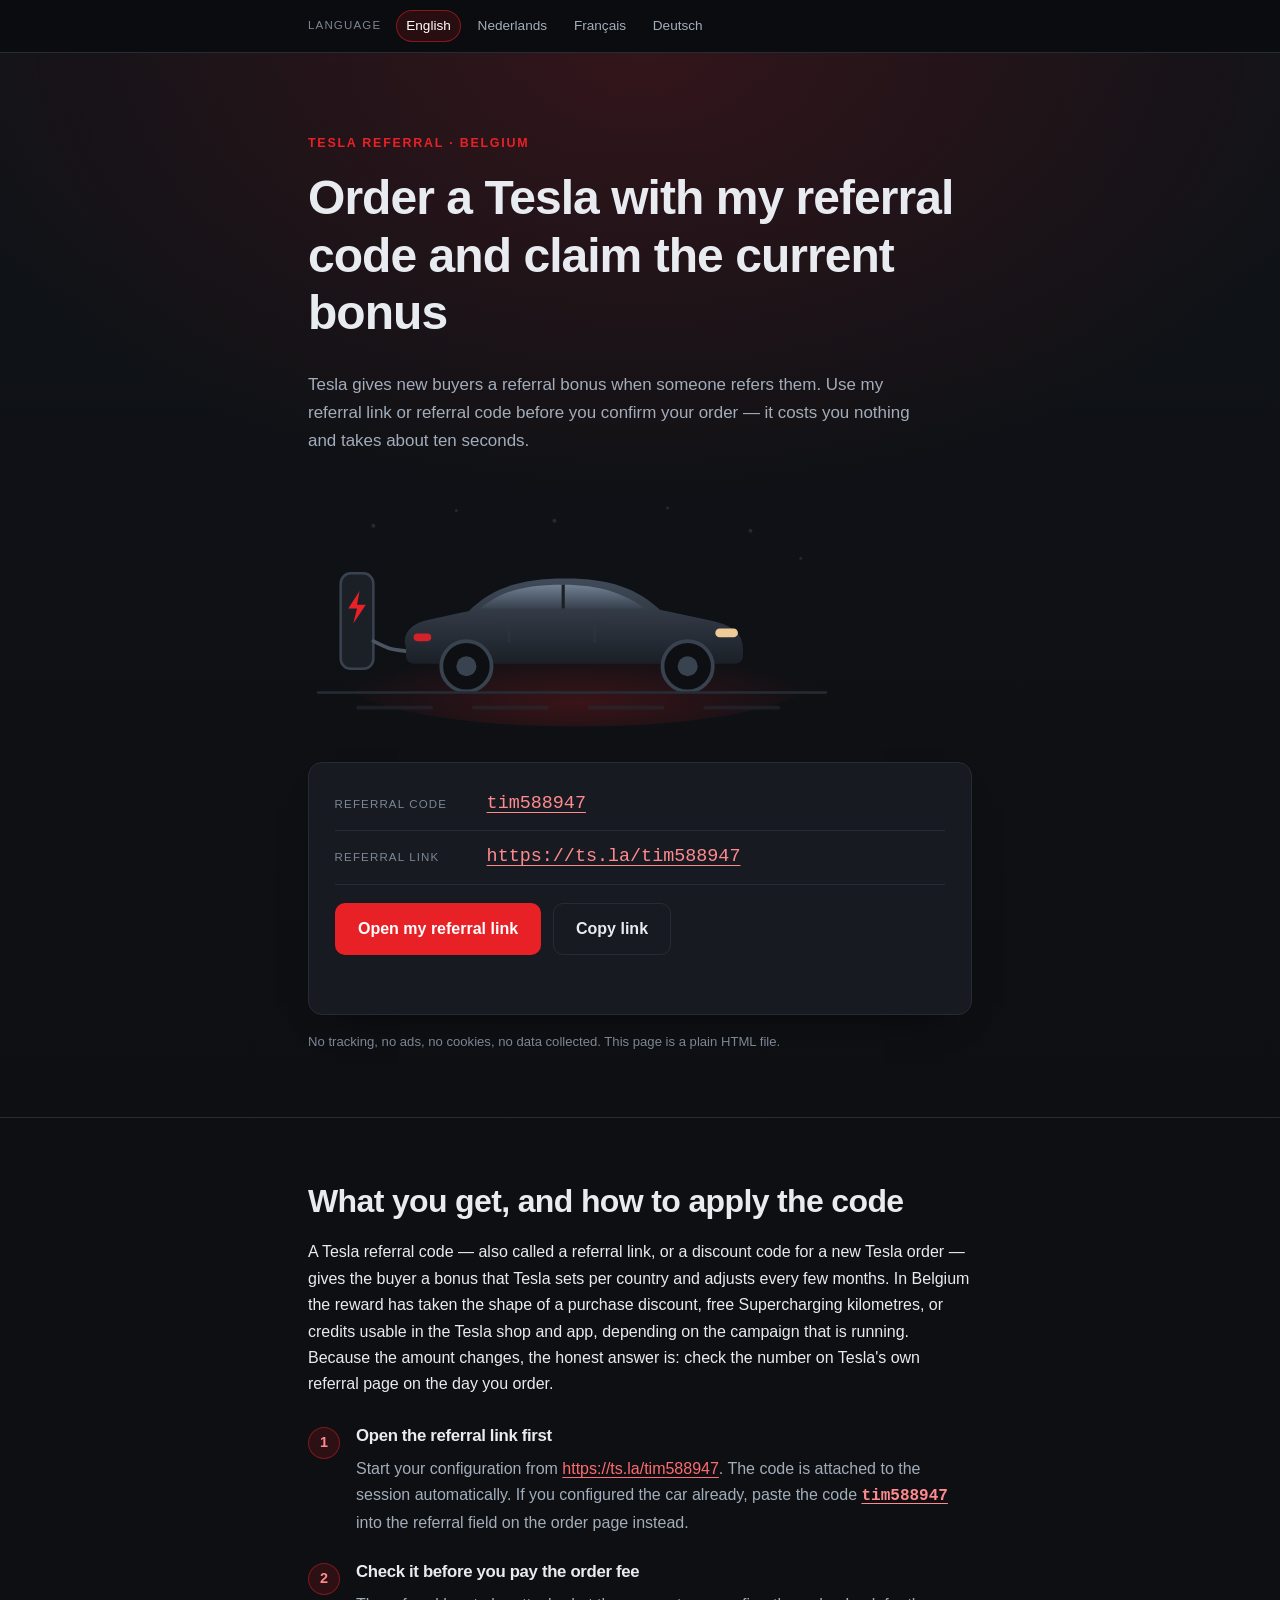
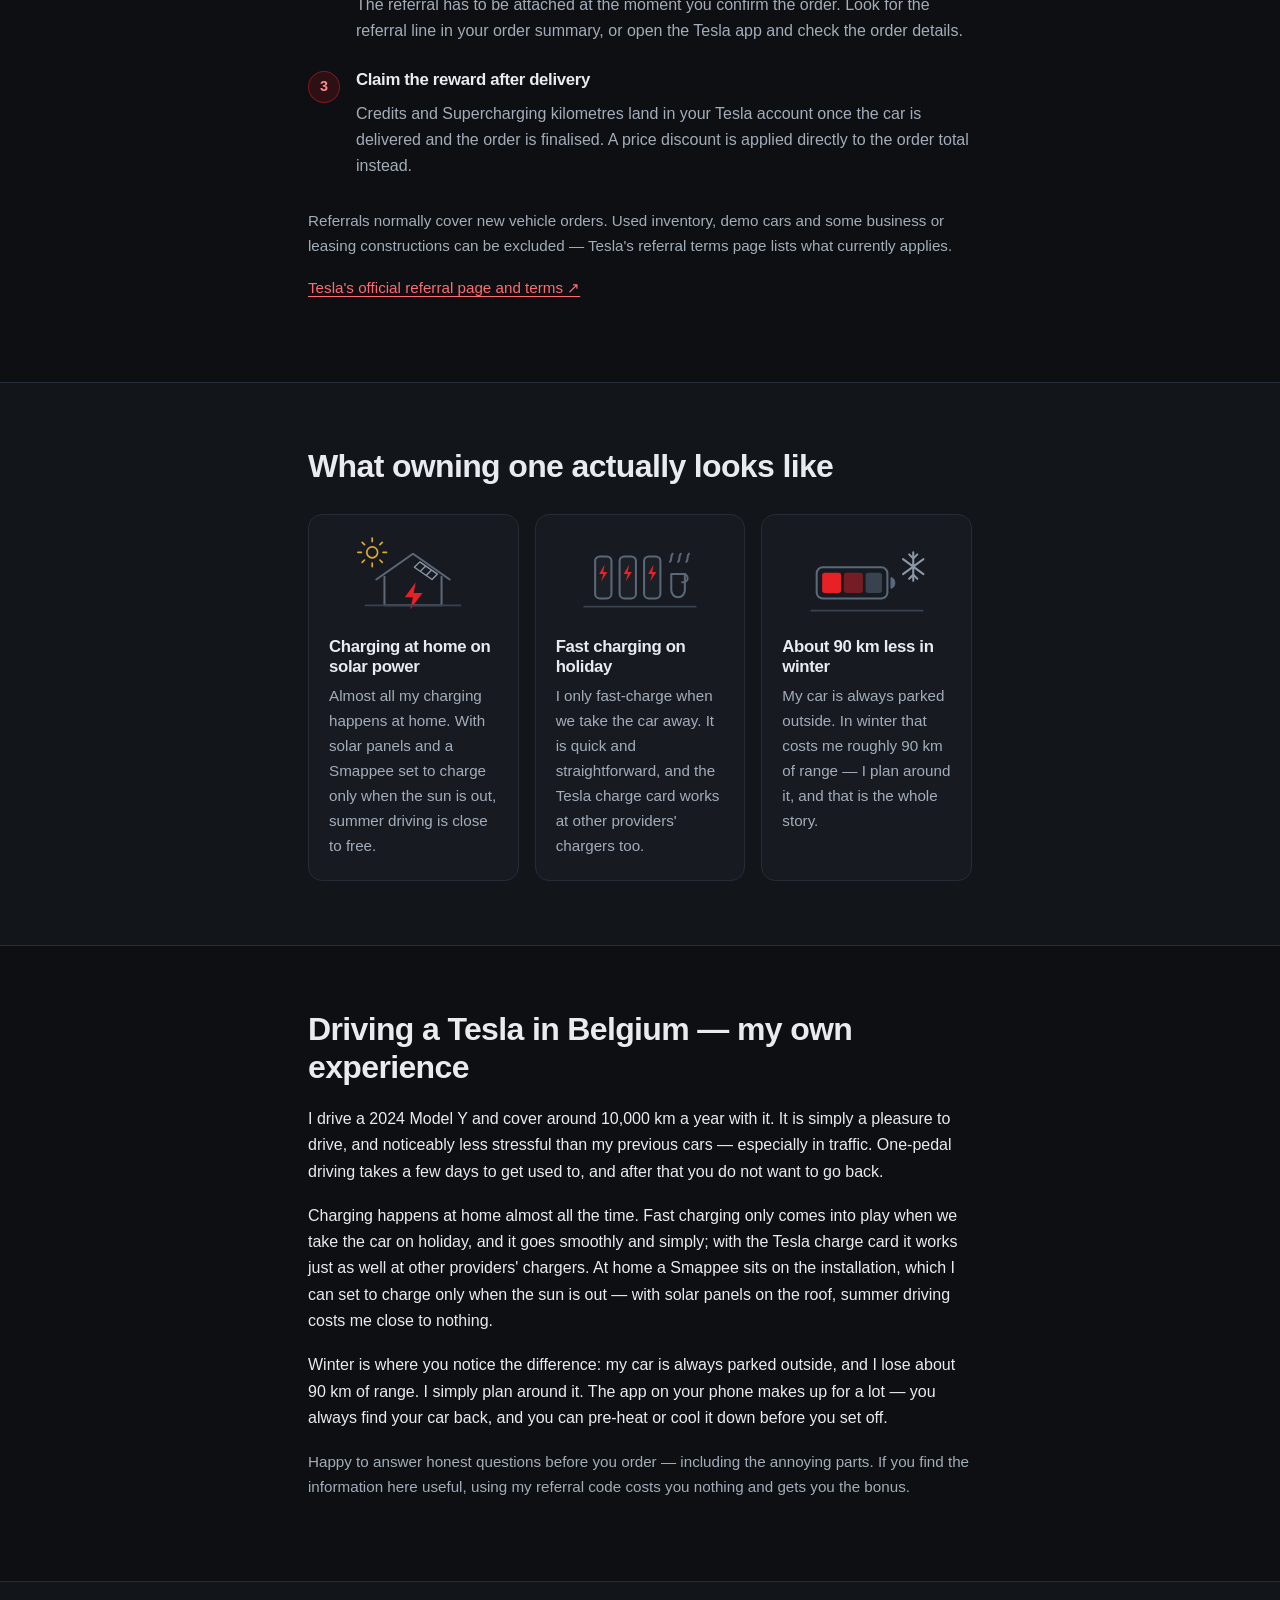
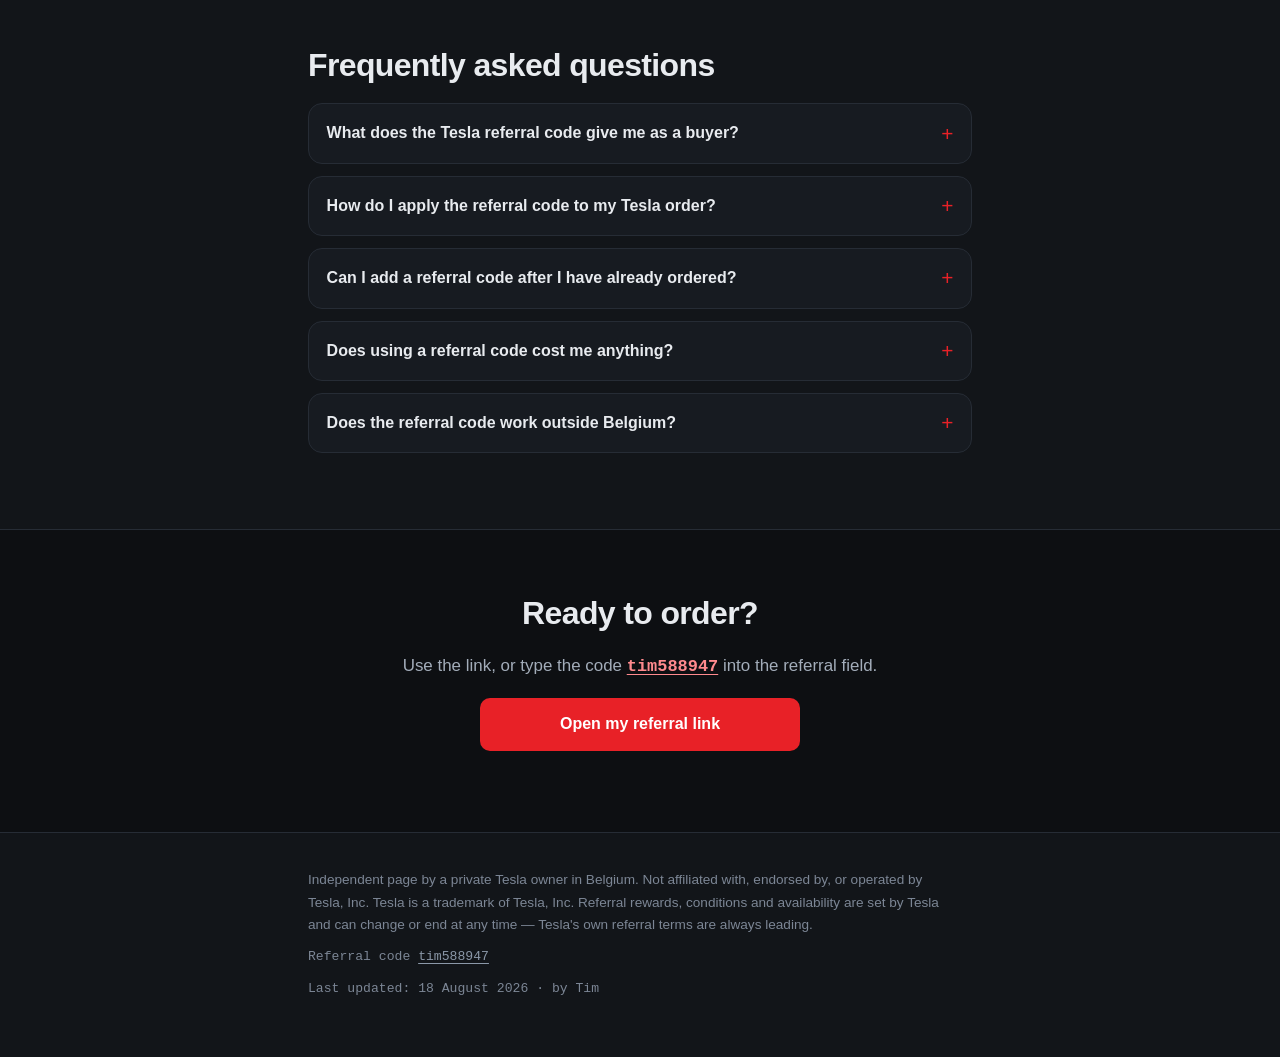
==== index.html @ b57e9cf2 "Replace the placeholder story with Tim's own experience The ownership section and the three cards ca" ====
<!doctype html>
<html lang="en">
<head>
<meta charset="utf-8">
<meta name="viewport" content="width=device-width, initial-scale=1">

<title>Tesla Referral Code tim588947 — Get Your Tesla Order Bonus</title>
<meta name="description" content="Tesla referral code tim588947 for a new Tesla order. Copy the link, apply the code before you confirm the order, and get the current referral bonus.">
<link rel="canonical" href="https://timdg01.github.io/tesla-referral/">
<link rel="alternate" hreflang="en" href="https://timdg01.github.io/tesla-referral/">
<link rel="alternate" hreflang="nl" href="https://timdg01.github.io/tesla-referral/nl.html">
<link rel="alternate" hreflang="fr" href="https://timdg01.github.io/tesla-referral/fr.html">
<link rel="alternate" hreflang="de" href="https://timdg01.github.io/tesla-referral/de.html">
<link rel="alternate" hreflang="x-default" href="https://timdg01.github.io/tesla-referral/">
<meta name="theme-color" content="#0d0f12">
<meta name="robots" content="index, follow, max-image-preview:large, max-snippet:-1">

<!-- Open Graph -->
<meta property="og:type" content="website">
<meta property="og:site_name" content="Tesla referral · tim588947">
<meta property="og:title" content="Tesla Referral Code tim588947 — Get Your Tesla Order Bonus">
<meta property="og:description" content="Tesla referral code tim588947 for a new Tesla order. Copy the link, apply the code before you confirm the order, and get the current referral bonus.">
<meta property="og:url" content="https://timdg01.github.io/tesla-referral/">
<meta property="og:locale" content="en_GB">
<meta property="og:locale:alternate" content="nl_BE">
<meta property="og:locale:alternate" content="fr_BE">
<meta property="og:locale:alternate" content="de_DE">
<meta property="og:image" content="https://timdg01.github.io/tesla-referral/img/og.png">
<meta property="og:image:width" content="1200">
<meta property="og:image:height" content="630">
<meta property="og:image:alt" content="Tesla referral code tim588947">

<!-- Twitter -->
<meta name="twitter:card" content="summary_large_image">
<meta name="twitter:title" content="Tesla Referral Code tim588947 — Get Your Tesla Order Bonus">
<meta name="twitter:description" content="Tesla referral code tim588947 for a new Tesla order. Copy the link, apply the code before you confirm the order, and get the current referral bonus.">
<meta name="twitter:image" content="https://timdg01.github.io/tesla-referral/img/og.png">
<meta name="twitter:image:alt" content="Tesla referral code tim588947">

<!-- Inline SVG favicon: no external request -->
<link rel="icon" href="data:image/svg+xml,%3Csvg xmlns='http://www.w3.org/2000/svg' viewBox='0 0 32 32'%3E%3Crect width='32' height='32' rx='7' fill='%230d0f12'/%3E%3Cpath d='M18.5 4L9 18h5.5L13 28l10-14.5h-5.5z' fill='%23e82127'/%3E%3C/svg%3E">

<link rel="stylesheet" href="style.css">
<script src="referral.js" defer></script>

<script>
/* English is the default. On the entry page only, send visitors whose
   browser asks for Dutch, French or German to that version instead.
   A choice made in the language bar is remembered and always wins,
   so nobody gets bounced away from the page they picked. */
(function () {
  var PAGES = { en: "./", nl: "nl.html", fr: "fr.html", de: "de.html" };
  var store;
  try { store = window.localStorage; } catch (e) { store = null; }

  var asked = (location.search.match(/[?&]lang=([a-zA-Z]{2})/) || [])[1];
  if (asked) asked = asked.toLowerCase();
  if (asked && PAGES[asked]) {
    if (store) { try { store.setItem("preferred-lang", asked); } catch (e) {} }
    if (asked === "en") return;
    location.replace(PAGES[asked]);
    return;
  }

  var wanted = null;
  if (store) { try { wanted = store.getItem("preferred-lang"); } catch (e) {} }
  if (!wanted) {
    var list = navigator.languages || [navigator.language || ""];
    for (var i = 0; i < list.length; i++) {
      var code = String(list[i]).slice(0, 2).toLowerCase();
      if (PAGES[code]) { wanted = code; break; }
    }
  }
  if (wanted && wanted !== "en" && PAGES[wanted]) location.replace(PAGES[wanted]);
})();
</script>



<script type="application/ld+json">
{
  "@context": "https://schema.org",
  "@graph": [
    {
      "@type": "WebSite",
      "@id": "https://timdg01.github.io/tesla-referral/#website",
      "url": "https://timdg01.github.io/tesla-referral/",
      "name": "Tesla referral tim588947",
      "inLanguage": [
        "en",
        "nl",
        "fr",
        "de"
      ]
    },
    {
      "@type": "WebPage",
      "@id": "https://timdg01.github.io/tesla-referral/#webpage",
      "url": "https://timdg01.github.io/tesla-referral/",
      "name": "Tesla Referral Code tim588947 — Get Your Tesla Order Bonus",
      "description": "Tesla referral code tim588947 for a new Tesla order. Copy the link, apply the code before you confirm the order, and get the current referral bonus.",
      "inLanguage": "en",
      "isPartOf": {
        "@id": "https://timdg01.github.io/tesla-referral/#website"
      },
      "datePublished": "2026-08-18",
      "dateModified": "2026-08-18",
      "author": {
        "@type": "Person",
        "name": "Tim"
      },
      "primaryImageOfPage": {
        "@id": "https://timdg01.github.io/tesla-referral/img/og.png"
      }
    },
    {
      "@type": "FAQPage",
      "@id": "https://timdg01.github.io/tesla-referral/#faq",
      "inLanguage": "en",
      "isPartOf": {
        "@id": "https://timdg01.github.io/tesla-referral/#webpage"
      },
      "mainEntity": [
        {
          "@type": "Question",
          "name": "What does the Tesla referral code give me as a buyer?",
          "acceptedAnswer": {
            "@type": "Answer",
            "text": "Tesla sets the referral reward per country and changes it regularly. Depending on the running campaign it can be a discount on the purchase price, free Supercharging kilometres, or credits you can spend in the Tesla app. Check Tesla's official referral page for the amount that applies in Belgium on the day you order — this site cannot promise a specific figure."
          }
        },
        {
          "@type": "Question",
          "name": "How do I apply the referral code to my Tesla order?",
          "acceptedAnswer": {
            "@type": "Answer",
            "text": "Open the referral link before you configure your car, or paste the code into the referral field on the order page. The code has to be in place before you confirm and pay the order fee. Verify that the referral shows up in your order summary or in the Tesla app under your order details."
          }
        },
        {
          "@type": "Question",
          "name": "Can I add a referral code after I have already ordered?",
          "acceptedAnswer": {
            "@type": "Answer",
            "text": "No. Tesla only counts a referral that was attached at the moment the order was placed. Once the order is confirmed the referral field is locked, and support cannot add a code afterwards. If you have not ordered yet, use the link first."
          }
        },
        {
          "@type": "Question",
          "name": "Does using a referral code cost me anything?",
          "acceptedAnswer": {
            "@type": "Answer",
            "text": "No. The buyer pays exactly the same price for the car. The referral program is Tesla's own marketing scheme: the buyer receives the current bonus and the referrer receives credits from Tesla. There is no extra fee and no middleman."
          }
        },
        {
          "@type": "Question",
          "name": "Does the referral code work outside Belgium?",
          "acceptedAnswer": {
            "@type": "Answer",
            "text": "The code itself is not country-bound, but the reward is: Tesla runs the program per market, so what you receive in the Netherlands, France or Germany can differ from Belgium, and in some markets the program is paused entirely. Check Tesla's referral page for your delivery country before you order."
          }
        }
      ]
    }
  ]
}
</script>
</head>

<body>
<a class="skip-link" href="#main">Skip to content</a>

<nav class="langbar" aria-label="Language">
  <div class="wrap">
    <span class="langbar-label">Language</span>
    <div class="langbar-links">
      <a href="./" hreflang="en" lang="en" aria-current="page" class="is-current">English</a>
      <a href="nl.html" hreflang="nl" lang="nl">Nederlands</a>
      <a href="fr.html" hreflang="fr" lang="fr">Français</a>
      <a href="de.html" hreflang="de" lang="de">Deutsch</a>
    </div>
  </div>
</nav>

<main id="main">

  <section class="hero">
    <div class="wrap">
      <p class="eyebrow">Tesla referral · Belgium</p>
      <h1>Order a Tesla with my referral code and claim the current bonus</h1>
      <p class="lede">Tesla gives new buyers a referral bonus when someone refers them. Use my referral link or referral code before you confirm your order — it costs you nothing and takes about ten seconds.</p>

      <img class="hero-art" src="img/hero-car.svg" alt="Illustration of an electric car plugged in at a charge point at night" width="420" height="200">

      <div class="card card--code">
        <div class="code-row">
          <span class="code-label">Referral code</span>
          <a class="code-value code-value--link" data-ref-link data-ref-code href="https://ts.la/tim588947" rel="nofollow noopener">tim588947</a>
        </div>
        <div class="code-row">
          <span class="code-label">Referral link</span>
          <a class="code-value code-value--link" data-ref-link data-ref-url href="https://ts.la/tim588947" rel="nofollow noopener">https://ts.la/tim588947</a>
        </div>

        <div class="actions">
          <a class="btn btn--primary" data-ref-link href="https://ts.la/tim588947" rel="nofollow noopener">Open my referral link</a>
          <button class="btn btn--ghost" type="button" data-copy="url"
                  data-copied-msg="Copied to your clipboard: " data-fail-msg="Copy failed — the link is selected, press Ctrl/Cmd + C.">
            <span class="btn-default">Copy link</span>
            <span class="btn-done">Copied</span>
          </button>
        </div>
        <p class="status" id="copy-status" role="status" aria-live="polite"></p>
      </div>

      <p class="micro">No tracking, no ads, no cookies, no data collected. This page is a plain HTML file.</p>
    </div>
  </section>

  <section class="section" id="how-it-works" aria-labelledby="how-it-works-title">
    <div class="wrap">
      <h2 id="how-it-works-title">What you get, and how to apply the code</h2>
      <p>A Tesla referral code — also called a referral link, or a discount code for a new Tesla order — gives the buyer a bonus that Tesla sets per country and adjusts every few months. In Belgium the reward has taken the shape of a purchase discount, free Supercharging kilometres, or credits usable in the Tesla shop and app, depending on the campaign that is running. Because the amount changes, the honest answer is: check the number on Tesla's own referral page on the day you order.</p>

      <ol class="steps">
        <li>
          <h3>Open the referral link first</h3>
          <p>Start your configuration from <a data-ref-link data-ref-url href="https://ts.la/tim588947" rel="nofollow noopener">https://ts.la/tim588947</a>. The code is attached to the session automatically. If you configured the car already, paste the code <a class="code-inline" data-ref-link data-ref-code href="https://ts.la/tim588947" rel="nofollow noopener">tim588947</a> into the referral field on the order page instead.</p>
        </li>
        <li>
          <h3>Check it before you pay the order fee</h3>
          <p>The referral has to be attached at the moment you confirm the order. Look for the referral line in your order summary, or open the Tesla app and check the order details.</p>
        </li>
        <li>
          <h3>Claim the reward after delivery</h3>
          <p>Credits and Supercharging kilometres land in your Tesla account once the car is delivered and the order is finalised. A price discount is applied directly to the order total instead.</p>
        </li>
      </ol>

      <p class="note">Referrals normally cover new vehicle orders. Used inventory, demo cars and some business or leasing constructions can be excluded — Tesla's referral terms page lists what currently applies.</p>
      <p class="note"><a class="out" href="https://www.tesla.com/support/referral-program" rel="noopener" target="_blank">Tesla's official referral page and terms</a></p>
    </div>
  </section>

  <section class="section section--alt" id="ownership" aria-labelledby="gallery-title">
    <div class="wrap">
      <h2 id="gallery-title">What owning one actually looks like</h2>
      <ul class="features">
        <li class="feature">
          <img src="img/home-charging.svg" alt="Charging at home on solar power" width="200" height="140" loading="lazy" decoding="async">
          <h3>Charging at home on solar power</h3>
          <p>Almost all my charging happens at home. With solar panels and a Smappee set to charge only when the sun is out, summer driving is close to free.</p>
        </li>
        <li class="feature">
          <img src="img/supercharger.svg" alt="Fast charging on holiday" width="200" height="140" loading="lazy" decoding="async">
          <h3>Fast charging on holiday</h3>
          <p>I only fast-charge when we take the car away. It is quick and straightforward, and the Tesla charge card works at other providers' chargers too.</p>
        </li>
        <li class="feature">
          <img src="img/winter-range.svg" alt="About 90 km less in winter" width="200" height="140" loading="lazy" decoding="async">
          <h3>About 90 km less in winter</h3>
          <p>My car is always parked outside. In winter that costs me roughly 90 km of range — I plan around it, and that is the whole story.</p>
        </li>
      </ul>
    </div>
  </section>

  <section class="section" id="my-tesla" aria-labelledby="my-tesla-title">
    <div class="wrap">
      <h2 id="my-tesla-title">Driving a Tesla in Belgium — my own experience</h2>
      <p>I drive a 2024 Model Y and cover around 10,000 km a year with it. It is simply a pleasure to drive, and noticeably less stressful than my previous cars — especially in traffic. One-pedal driving takes a few days to get used to, and after that you do not want to go back.</p>
      <p>Charging happens at home almost all the time. Fast charging only comes into play when we take the car on holiday, and it goes smoothly and simply; with the Tesla charge card it works just as well at other providers' chargers. At home a Smappee sits on the installation, which I can set to charge only when the sun is out — with solar panels on the roof, summer driving costs me close to nothing.</p>
      <p>Winter is where you notice the difference: my car is always parked outside, and I lose about 90 km of range. I simply plan around it. The app on your phone makes up for a lot — you always find your car back, and you can pre-heat or cool it down before you set off.</p>
      <p class="note">Happy to answer honest questions before you order — including the annoying parts. If you find the information here useful, using my referral code costs you nothing and gets you the bonus.</p>
    </div>
  </section>

  <section class="section section--alt" id="faq" aria-labelledby="faq-title">
    <div class="wrap">
      <h2 id="faq-title">Frequently asked questions</h2>
      <details class="faq">
        <summary>What does the Tesla referral code give me as a buyer?</summary>
        <p>Tesla sets the referral reward per country and changes it regularly. Depending on the running campaign it can be a discount on the purchase price, free Supercharging kilometres, or credits you can spend in the Tesla app. Check Tesla's official referral page for the amount that applies in Belgium on the day you order — this site cannot promise a specific figure.</p>
      </details>
      <details class="faq">
        <summary>How do I apply the referral code to my Tesla order?</summary>
        <p>Open the referral link before you configure your car, or paste the code into the referral field on the order page. The code has to be in place before you confirm and pay the order fee. Verify that the referral shows up in your order summary or in the Tesla app under your order details.</p>
      </details>
      <details class="faq">
        <summary>Can I add a referral code after I have already ordered?</summary>
        <p>No. Tesla only counts a referral that was attached at the moment the order was placed. Once the order is confirmed the referral field is locked, and support cannot add a code afterwards. If you have not ordered yet, use the link first.</p>
      </details>
      <details class="faq">
        <summary>Does using a referral code cost me anything?</summary>
        <p>No. The buyer pays exactly the same price for the car. The referral program is Tesla's own marketing scheme: the buyer receives the current bonus and the referrer receives credits from Tesla. There is no extra fee and no middleman.</p>
      </details>
      <details class="faq">
        <summary>Does the referral code work outside Belgium?</summary>
        <p>The code itself is not country-bound, but the reward is: Tesla runs the program per market, so what you receive in the Netherlands, France or Germany can differ from Belgium, and in some markets the program is paused entirely. Check Tesla's referral page for your delivery country before you order.</p>
      </details>
    </div>
  </section>

  <section class="section section--cta" aria-labelledby="cta-title">
    <div class="wrap">
      <h2 id="cta-title">Ready to order?</h2>
      <p class="lede">Use the link, or type the code <a class="code-inline" data-ref-link data-ref-code href="https://ts.la/tim588947" rel="nofollow noopener">tim588947</a> into the referral field.</p>
      <p class="actions actions--center">
        <a class="btn btn--primary" data-ref-link href="https://ts.la/tim588947" rel="nofollow noopener">Open my referral link</a>
      </p>
    </div>
  </section>

</main>

<footer class="footer">
  <div class="wrap">
    <p>Independent page by a private Tesla owner in Belgium. Not affiliated with, endorsed by, or operated by Tesla, Inc. Tesla is a trademark of Tesla, Inc. Referral rewards, conditions and availability are set by Tesla and can change or end at any time — Tesla's own referral terms are always leading.</p>
    <p class="micro">Referral code <a class="code-link" data-ref-link data-ref-code href="https://ts.la/tim588947" rel="nofollow noopener">tim588947</a></p>
    <p class="micro">Last updated: <time datetime="2026-08-18">18 August 2026</time> · by Tim</p>
  </div>
</footer>

</body>
</html>
---- style.css ----
/* Tesla referral — mobile-first, dark theme, system fonts only, no external assets. */

:root {
  --bg: #0d0f12;
  --bg-alt: #121519;
  --card: #171b21;
  --line: #262c35;
  --text: #e8ebef;
  --muted: #a3adba;
  --accent: #e82127;
  --accent-soft: rgba(232, 33, 39, 0.14);
  --radius: 14px;
  --wrap: 44rem;
  --font: -apple-system, BlinkMacSystemFont, "Segoe UI", Roboto, "Helvetica Neue",
          Arial, "Noto Sans", sans-serif;
  --mono: ui-monospace, SFMono-Regular, "SF Mono", Menlo, Consolas,
          "Liberation Mono", monospace;
}

*, *::before, *::after { box-sizing: border-box; }

html { -webkit-text-size-adjust: 100%; scroll-behavior: smooth; }

body {
  margin: 0;
  background: var(--bg);
  color: var(--text);
  font-family: var(--font);
  font-size: 1rem;
  line-height: 1.65;
  -webkit-font-smoothing: antialiased;
}

.wrap {
  width: 100%;
  max-width: var(--wrap);
  margin-inline: auto;
  padding-inline: 1.25rem;
}

/* ---------- typography ---------- */

h1, h2, h3 { line-height: 1.2; margin: 0 0 0.6em; letter-spacing: -0.02em; }
h1 { font-size: clamp(1.9rem, 6vw, 3rem); font-weight: 700; }
h2 { font-size: clamp(1.4rem, 4.4vw, 2rem); font-weight: 650; }
h3 { font-size: 1.05rem; font-weight: 650; }
p { margin: 0 0 1.1rem; }
strong { color: #fff; font-weight: 650; }

a { color: #ff6b70; text-decoration: underline; text-underline-offset: 3px; }
a:hover { color: #ff9296; }

.eyebrow {
  margin: 0 0 1rem;
  font-size: 0.78rem;
  font-weight: 650;
  letter-spacing: 0.14em;
  text-transform: uppercase;
  color: var(--accent);
}

.lede { font-size: 1.06rem; color: var(--muted); max-width: 38rem; }
.note { color: var(--muted); font-size: 0.95rem; }
.micro { color: #7c8695; font-size: 0.82rem; margin: 0; }

.skip-link {
  position: absolute;
  left: -9999px;
  padding: 0.6rem 1rem;
  background: var(--accent);
  color: #fff;
  border-radius: 0 0 8px 0;
}
.skip-link:focus { left: 0; top: 0; z-index: 10; }

:focus-visible {
  outline: 2px solid #ff6b70;
  outline-offset: 3px;
  border-radius: 4px;
}

/* ---------- hero ---------- */

.hero {
  padding: 3.5rem 0 2.75rem;
  background:
    radial-gradient(80% 60% at 50% 0%, rgba(232, 33, 39, 0.16), transparent 70%),
    linear-gradient(180deg, #101318 0%, var(--bg) 100%);
  border-bottom: 1px solid var(--line);
}

.card {
  background: var(--card);
  border: 1px solid var(--line);
  border-radius: var(--radius);
  padding: 1.25rem;
  margin: 1.75rem 0 1rem;
}

.card--code { box-shadow: 0 18px 40px -28px rgba(0, 0, 0, 0.9); }

.code-row {
  display: flex;
  flex-direction: column;
  gap: 0.15rem;
  padding: 0.7rem 0;
  border-bottom: 1px solid var(--line);
}
.code-row:first-child { padding-top: 0; }

.code-label {
  font-size: 0.72rem;
  letter-spacing: 0.1em;
  text-transform: uppercase;
  color: #7c8695;
}

.code-value {
  font-family: var(--mono);
  font-size: 1.05rem;
  color: #fff;
  word-break: break-all;
}
.code-value--link { color: #ff8a8e; text-decoration: underline; text-underline-offset: 4px; }
.code-value--link:hover { color: #ffb3b6; }

/* the referral code where it appears inside a sentence */
.code-inline {
  font-family: var(--mono);
  font-weight: 650;
  color: #ff8a8e;
  white-space: nowrap;
  text-underline-offset: 3px;
}
.out::after { content: " \2197"; text-decoration: none; }
.code-link { color: #8b98a8; text-underline-offset: 3px; }
.code-link:hover { color: #ff8a8e; }

/* ---------- buttons ---------- */

.actions {
  display: flex;
  flex-wrap: wrap;
  gap: 0.7rem;
  margin-top: 1.1rem;
}
.actions--center { justify-content: center; }

.btn {
  flex: 1 1 12rem;
  display: inline-flex;
  align-items: center;
  justify-content: center;
  min-height: 3rem;
  padding: 0.75rem 1.4rem;
  border: 1px solid transparent;
  border-radius: 10px;
  font: inherit;
  font-weight: 650;
  text-decoration: none;
  cursor: pointer;
  transition: background-color 0.15s ease, border-color 0.15s ease, transform 0.1s ease;
}
.btn:active { transform: translateY(1px); }

.btn--primary { background: var(--accent); color: #fff; }
.btn--primary:hover { background: #ff3238; color: #fff; }

.btn--ghost {
  background: transparent;
  border-color: var(--line);
  color: var(--text);
}
.btn--ghost:hover { border-color: #3b4552; background: #1c2129; }

.btn-done { display: none; }
.btn.is-copied { border-color: var(--accent); color: #ff8a8e; background: var(--accent-soft); }
.btn.is-copied .btn-default { display: none; }
.btn.is-copied .btn-done { display: inline; }

.status {
  min-height: 1.4rem;
  margin: 0.7rem 0 0;
  font-size: 0.85rem;
  color: var(--muted);
}

/* ---------- sections ---------- */

.section { padding: 3rem 0; }
.section--alt { background: var(--bg-alt); border-block: 1px solid var(--line); }
.section--cta { text-align: center; padding-bottom: 3.5rem; }
.section--cta .lede { margin-inline: auto; }
.section--cta .actions { justify-content: center; }
.section--cta .btn { flex: 0 1 20rem; }

.steps {
  list-style: none;
  counter-reset: step;
  margin: 1.75rem 0;
  padding: 0;
}
.steps li {
  counter-increment: step;
  position: relative;
  padding: 0 0 0 3rem;
  margin-bottom: 1.6rem;
}
.steps li::before {
  content: counter(step);
  position: absolute;
  left: 0;
  top: 0.05rem;
  width: 2rem;
  height: 2rem;
  display: grid;
  place-items: center;
  border-radius: 50%;
  background: var(--accent-soft);
  border: 1px solid rgba(232, 33, 39, 0.45);
  color: #ff8a8e;
  font-size: 0.9rem;
  font-weight: 700;
  font-variant-numeric: tabular-nums;
}
.steps p { margin: 0; color: var(--muted); }

/* ---------- faq ---------- */

.faq {
  border: 1px solid var(--line);
  border-radius: var(--radius);
  background: var(--card);
  margin-bottom: 0.75rem;
  overflow: hidden;
}
.faq summary {
  padding: 1rem 2.75rem 1rem 1.1rem;
  font-weight: 650;
  cursor: pointer;
  list-style: none;
  position: relative;
}
.faq summary::-webkit-details-marker { display: none; }
.faq summary::after {
  content: "+";
  position: absolute;
  right: 1.1rem;
  top: 50%;
  transform: translateY(-50%);
  font-size: 1.3rem;
  font-weight: 400;
  color: var(--accent);
  line-height: 1;
}
.faq[open] summary::after { content: "\2212"; }
.faq[open] summary { border-bottom: 1px solid var(--line); }
.faq p { margin: 0; padding: 1rem 1.1rem; color: var(--muted); }

/* ---------- footer ---------- */

.footer {
  padding: 2.25rem 0 3rem;
  border-top: 1px solid var(--line);
  background: var(--bg-alt);
  color: #7c8695;
  font-size: 0.85rem;
}
.footer p { margin: 0 0 0.6rem; max-width: 40rem; }
.footer .micro { font-family: var(--mono); }

/* ---------- language bar ---------- */

.langbar {
  background: #0a0c0f;
  border-bottom: 1px solid var(--line);
  font-size: 0.85rem;
}
.langbar .wrap {
  display: flex;
  flex-wrap: wrap;
  align-items: center;
  gap: 0.4rem 0.9rem;
  padding-block: 0.6rem;
}
.langbar-label {
  color: #7c8695;
  font-size: 0.72rem;
  letter-spacing: 0.1em;
  text-transform: uppercase;
}
.langbar-links { display: flex; flex-wrap: wrap; gap: 0.35rem; }
.langbar a {
  padding: 0.25rem 0.6rem;
  border-radius: 999px;
  border: 1px solid transparent;
  color: var(--muted);
  text-decoration: none;
}
.langbar a:hover { color: #fff; border-color: var(--line); }
.langbar a.is-current {
  color: #fff;
  border-color: rgba(232, 33, 39, 0.5);
  background: var(--accent-soft);
}

/* ---------- illustrations ---------- */

.hero-art {
  display: block;
  width: 100%;
  max-width: 27rem;
  height: auto;
  margin: 1.75rem 0 0;
}

.features {
  list-style: none;
  margin: 1.75rem 0 0;
  padding: 0;
  display: grid;
  gap: 1rem;
}
.feature {
  background: var(--card);
  border: 1px solid var(--line);
  border-radius: var(--radius);
  padding: 1.1rem 1.25rem 1.35rem;
}
.feature img {
  display: block;
  width: 100%;
  max-width: 10rem;
  height: auto;
  margin: 0 auto 0.6rem;
}
.feature h3 { margin-bottom: 0.35rem; }
.feature p { margin: 0; color: var(--muted); font-size: 0.95rem; }

/* ---------- larger screens ---------- */

@media (min-width: 40rem) {
  .hero { padding: 5rem 0 4rem; }
  .section { padding: 4rem 0; }
  .card { padding: 1.6rem; }
  .code-row {
    flex-direction: row;
    align-items: baseline;
    gap: 1rem;
  }
  .code-label { flex: 0 0 8.5rem; }
  .code-value { font-size: 1.15rem; }
  .btn { flex: 0 1 auto; }
  .hero-art { max-width: 33rem; }
  .features { grid-template-columns: repeat(3, 1fr); }
  .feature img { max-width: 8.5rem; }
}

@media (prefers-reduced-motion: reduce) {
  html { scroll-behavior: auto; }
  * { transition: none !important; animation: none !important; }
}
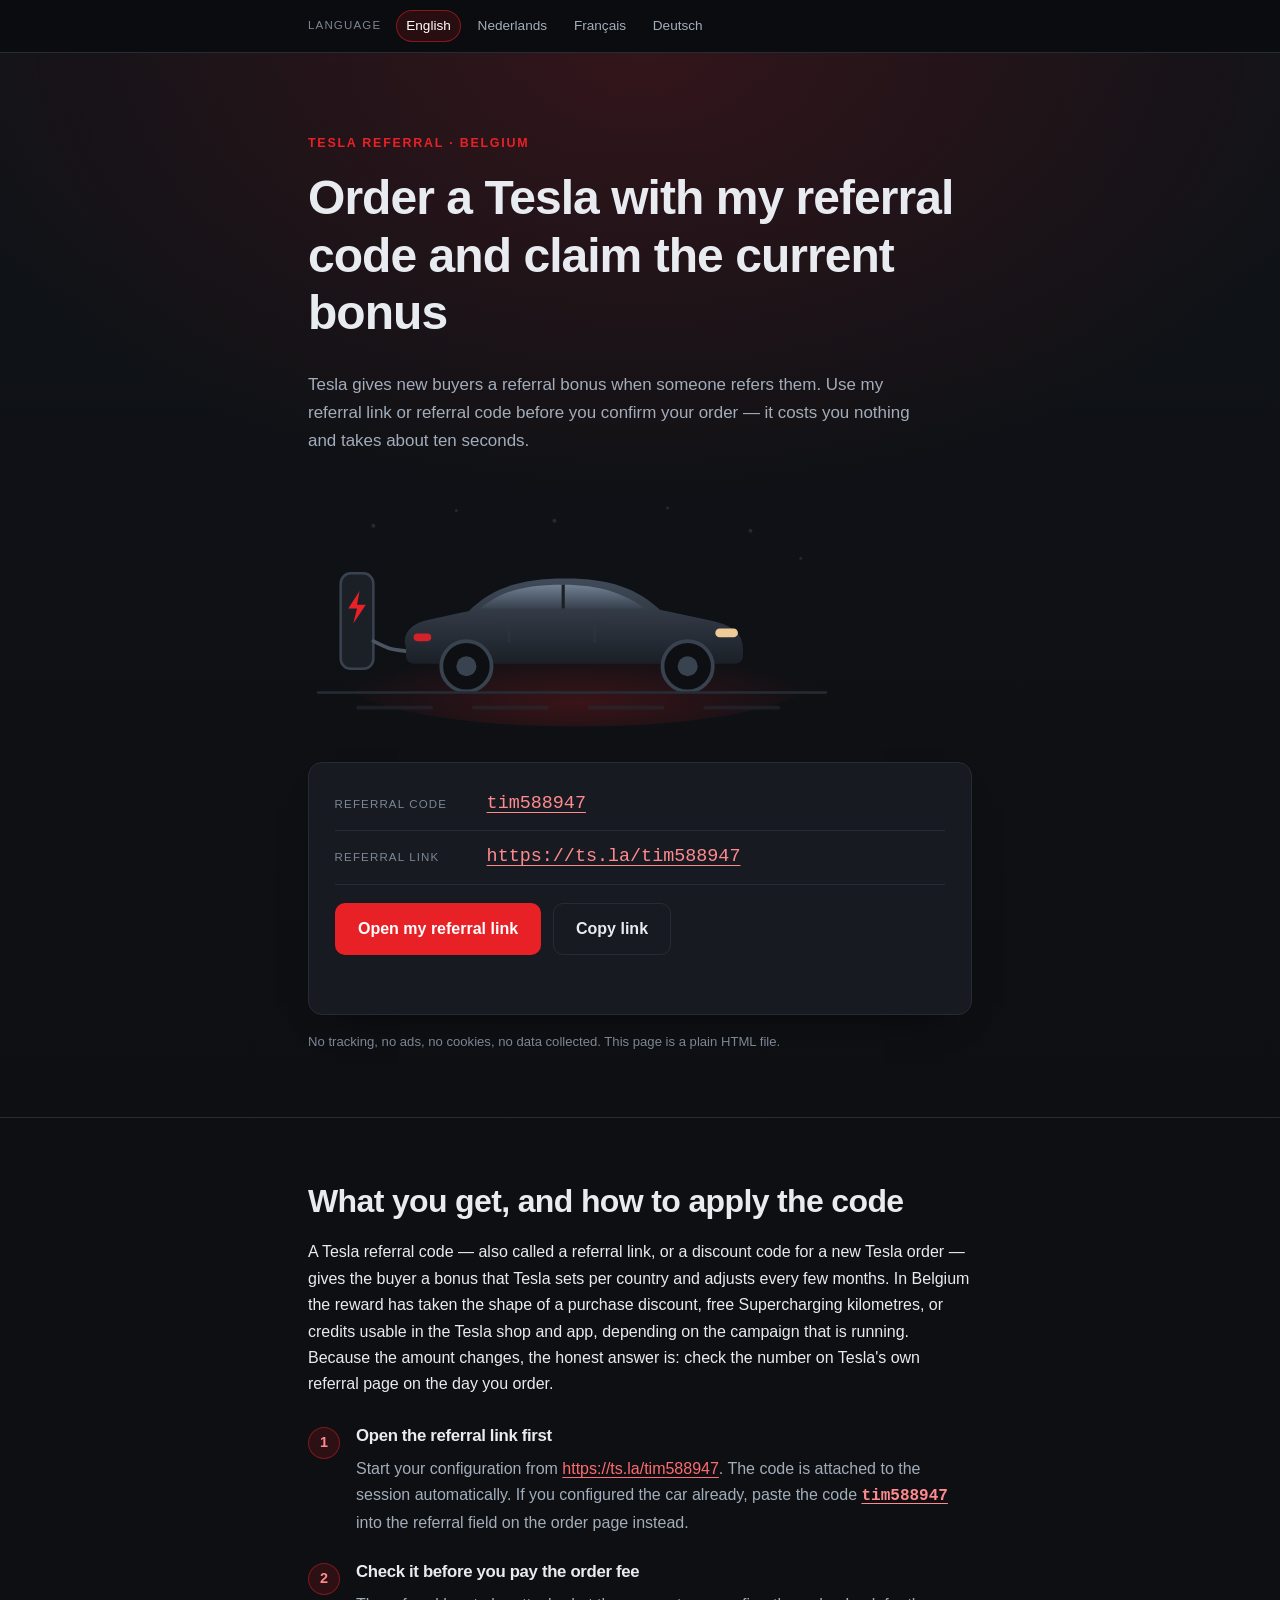
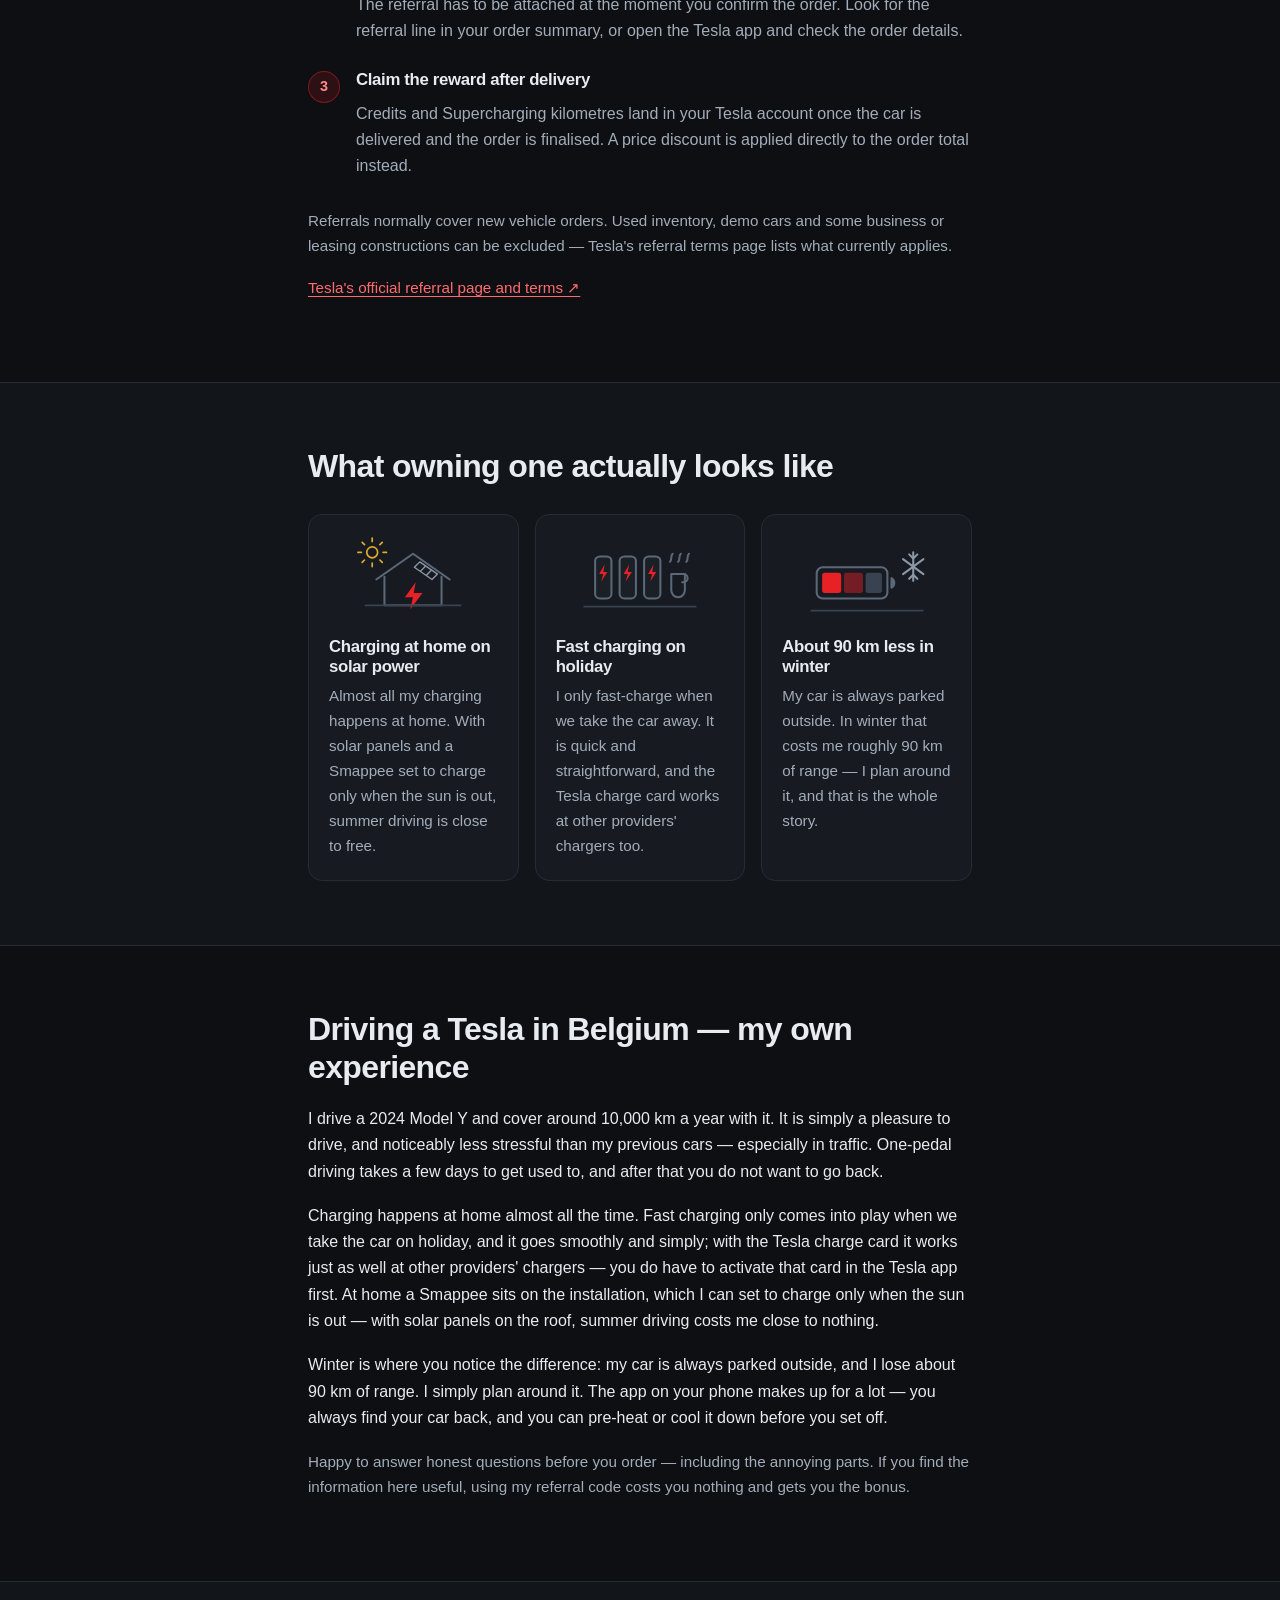
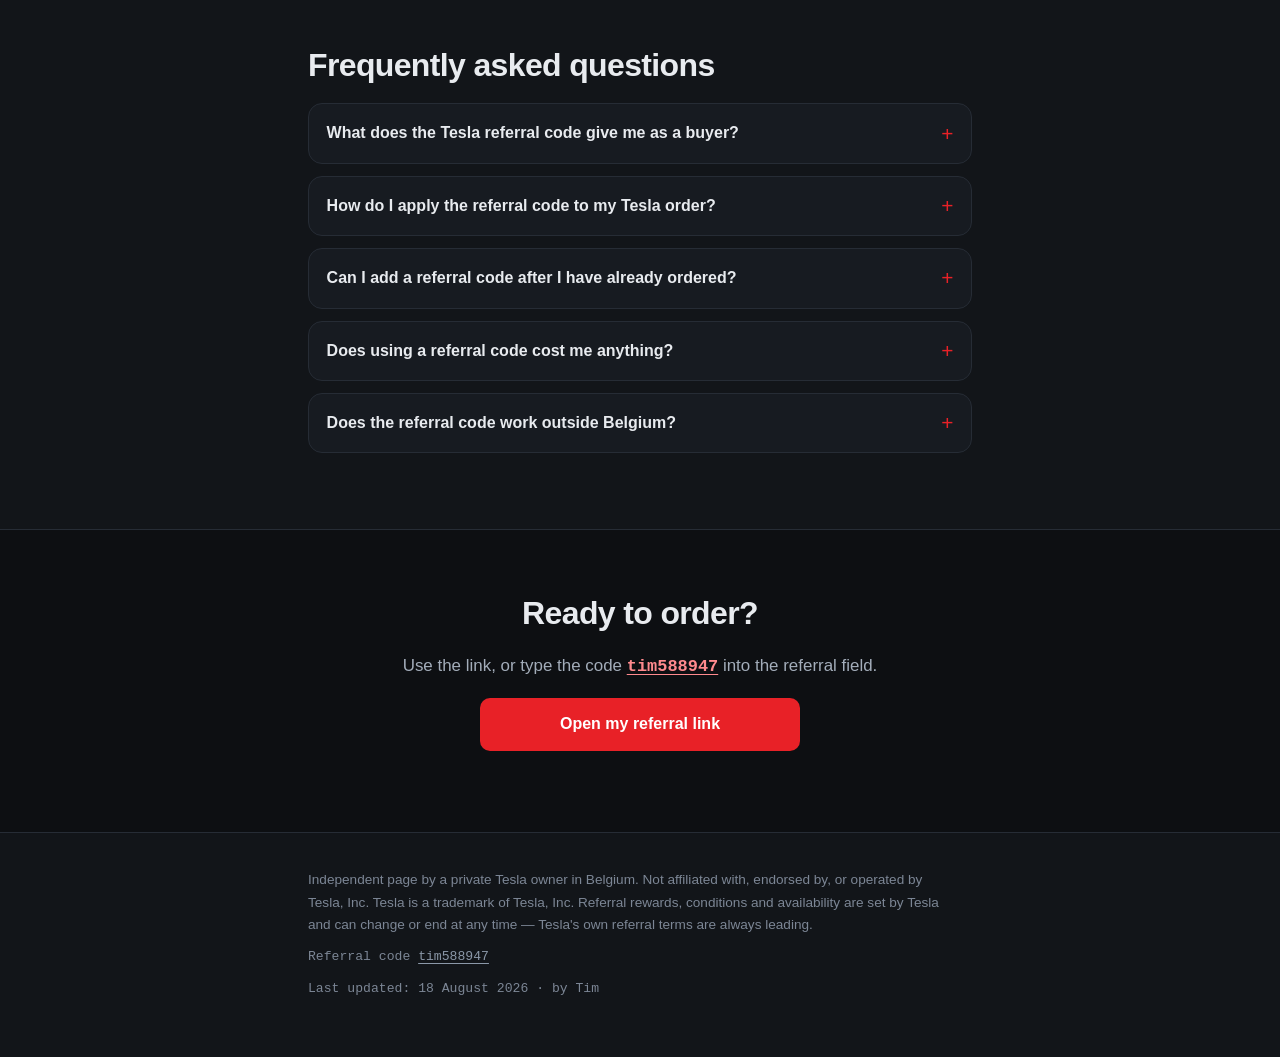
==== commit a71fe2d3: "Note that the Tesla card needs activating in the app Charging at third-party chargers with the Tesla" ====
--- a/index.html
+++ b/index.html
@@ -270,7 +270,7 @@
     <div class="wrap">
       <h2 id="my-tesla-title">Driving a Tesla in Belgium — my own experience</h2>
       <p>I drive a 2024 Model Y and cover around 10,000 km a year with it. It is simply a pleasure to drive, and noticeably less stressful than my previous cars — especially in traffic. One-pedal driving takes a few days to get used to, and after that you do not want to go back.</p>
-      <p>Charging happens at home almost all the time. Fast charging only comes into play when we take the car on holiday, and it goes smoothly and simply; with the Tesla charge card it works just as well at other providers' chargers. At home a Smappee sits on the installation, which I can set to charge only when the sun is out — with solar panels on the roof, summer driving costs me close to nothing.</p>
+      <p>Charging happens at home almost all the time. Fast charging only comes into play when we take the car on holiday, and it goes smoothly and simply; with the Tesla charge card it works just as well at other providers' chargers — you do have to activate that card in the Tesla app first. At home a Smappee sits on the installation, which I can set to charge only when the sun is out — with solar panels on the roof, summer driving costs me close to nothing.</p>
       <p>Winter is where you notice the difference: my car is always parked outside, and I lose about 90 km of range. I simply plan around it. The app on your phone makes up for a lot — you always find your car back, and you can pre-heat or cool it down before you set off.</p>
       <p class="note">Happy to answer honest questions before you order — including the annoying parts. If you find the information here useful, using my referral code costs you nothing and gets you the bonus.</p>
     </div>
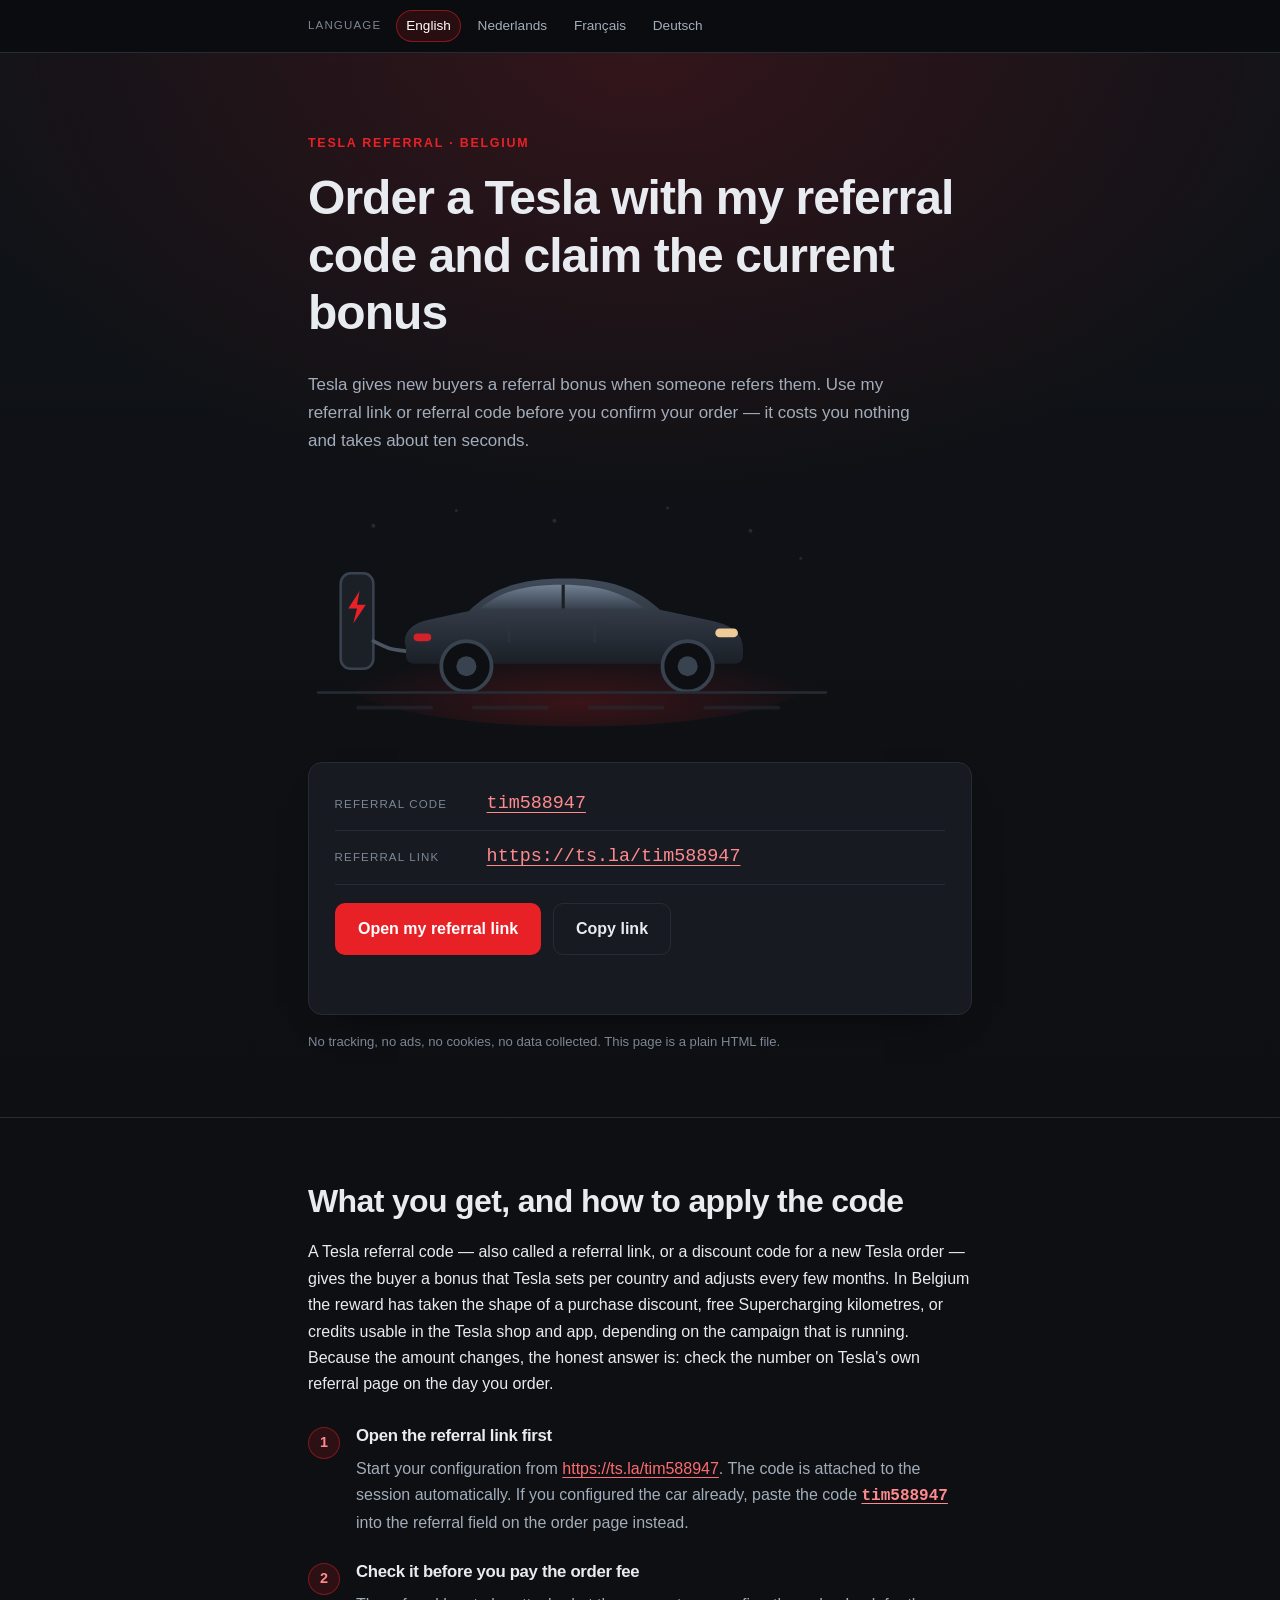
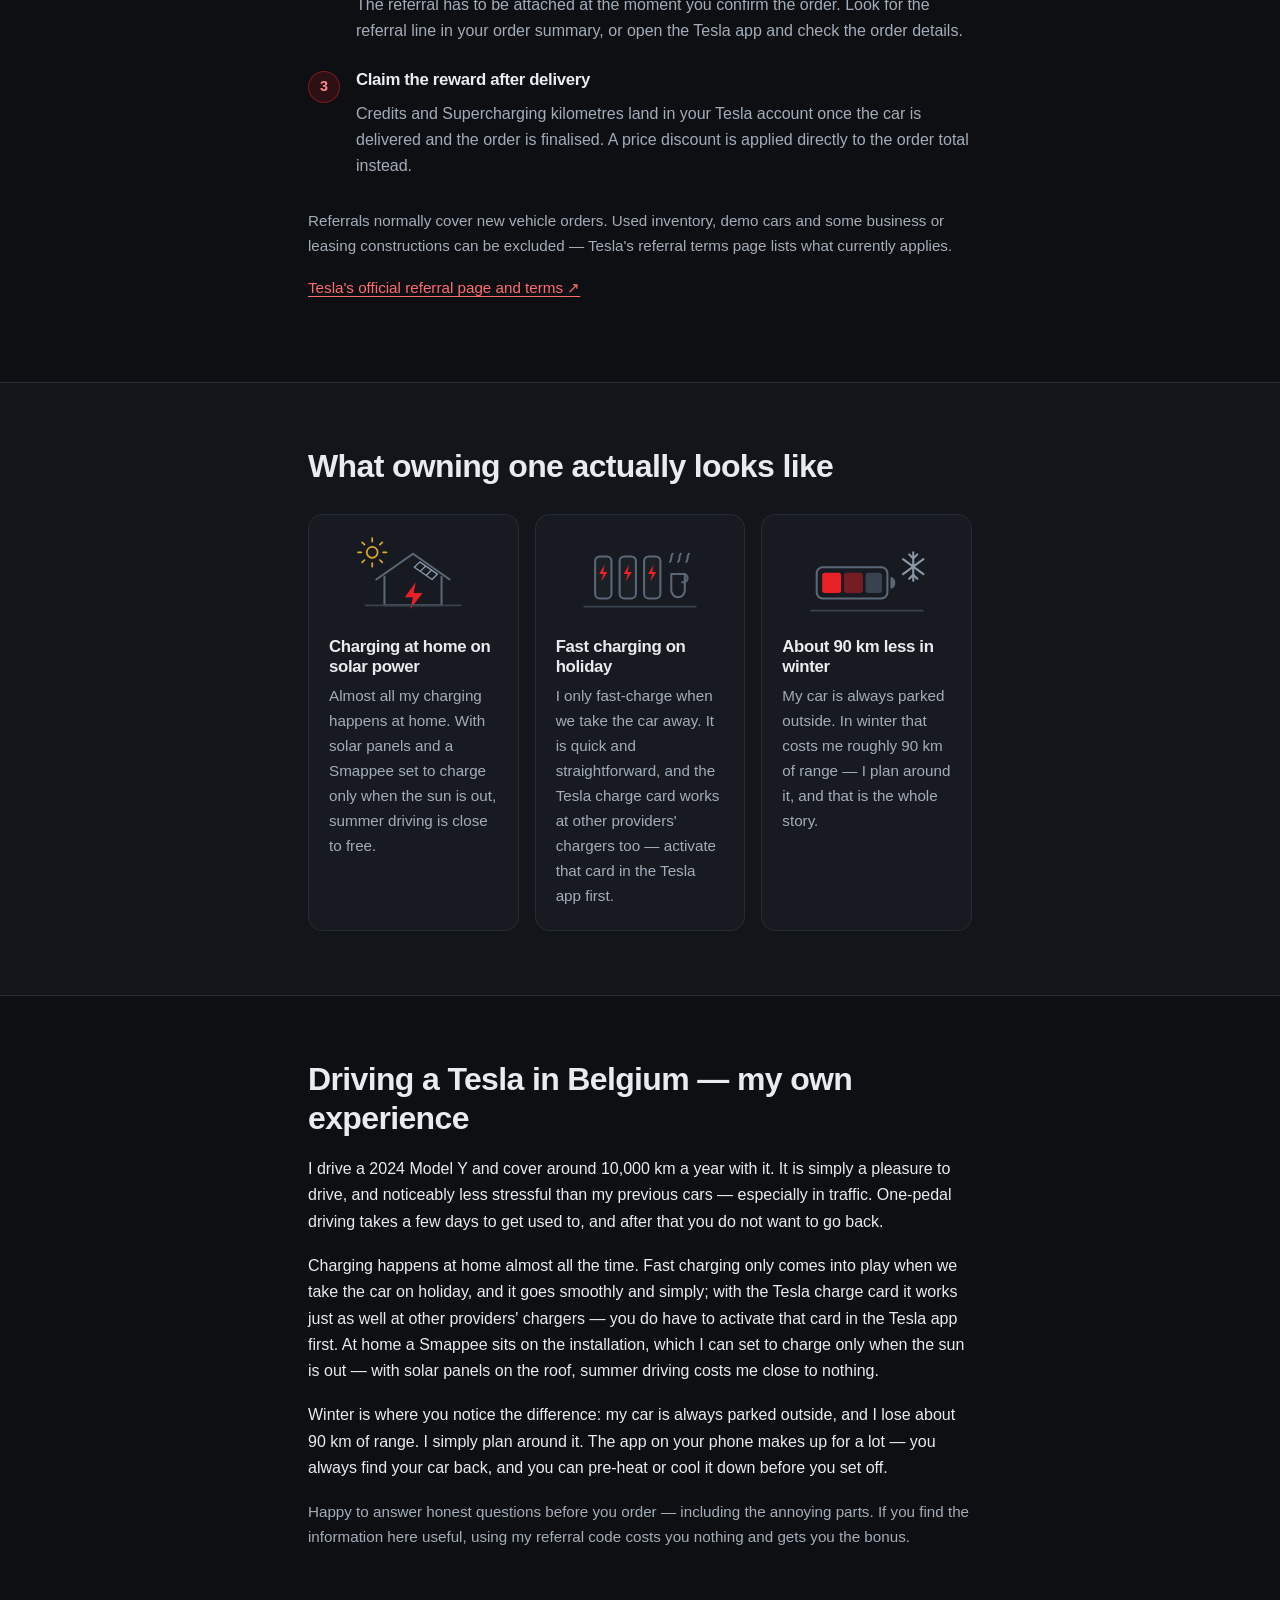
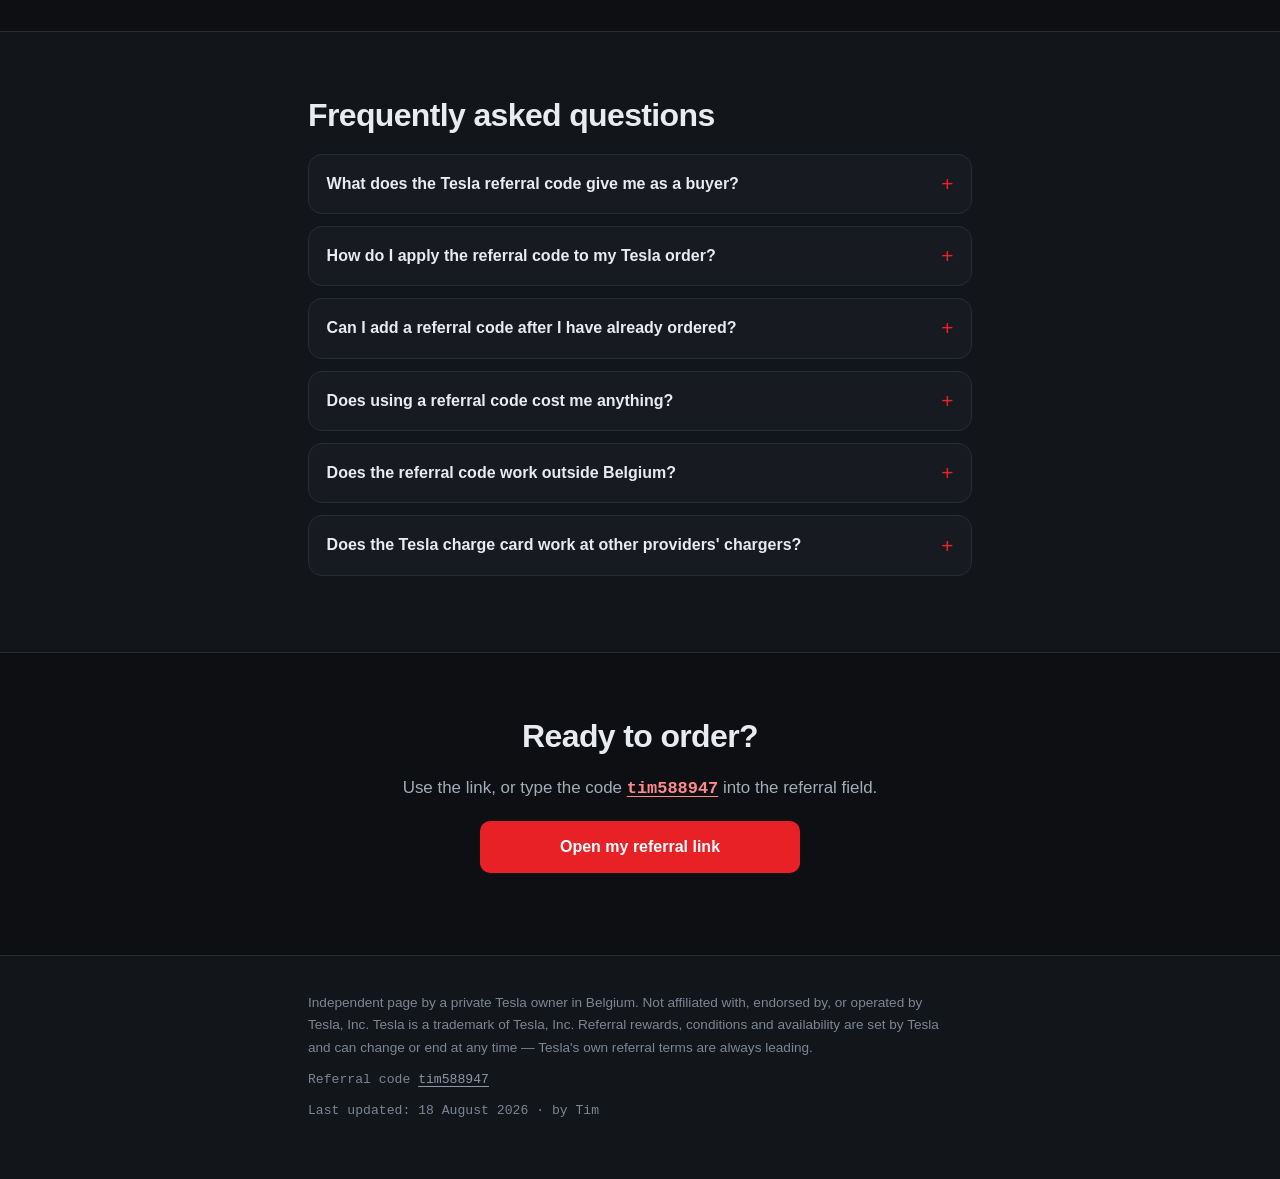
==== commit c10a66e9: "Carry the charge-card tip into the card and the FAQ The activation requirement now also appears wher" ====
--- a/index.html
+++ b/index.html
@@ -160,6 +160,14 @@
             "@type": "Answer",
             "text": "The code itself is not country-bound, but the reward is: Tesla runs the program per market, so what you receive in the Netherlands, France or Germany can differ from Belgium, and in some markets the program is paused entirely. Check Tesla's referral page for your delivery country before you order."
           }
+        },
+        {
+          "@type": "Question",
+          "name": "Does the Tesla charge card work at other providers' chargers?",
+          "acceptedAnswer": {
+            "@type": "Answer",
+            "text": "Yes. You do have to activate the card in the Tesla app first; after that, charging at other providers goes smoothly. Do that activation at home and in your own time, rather than standing at the charger where you need it."
+          }
         }
       ]
     }
@@ -255,7 +263,7 @@
         <li class="feature">
           <img src="img/supercharger.svg" alt="Fast charging on holiday" width="200" height="140" loading="lazy" decoding="async">
           <h3>Fast charging on holiday</h3>
-          <p>I only fast-charge when we take the car away. It is quick and straightforward, and the Tesla charge card works at other providers' chargers too.</p>
+          <p>I only fast-charge when we take the car away. It is quick and straightforward, and the Tesla charge card works at other providers' chargers too — activate that card in the Tesla app first.</p>
         </li>
         <li class="feature">
           <img src="img/winter-range.svg" alt="About 90 km less in winter" width="200" height="140" loading="lazy" decoding="async">
@@ -298,6 +306,10 @@
       <details class="faq">
         <summary>Does the referral code work outside Belgium?</summary>
         <p>The code itself is not country-bound, but the reward is: Tesla runs the program per market, so what you receive in the Netherlands, France or Germany can differ from Belgium, and in some markets the program is paused entirely. Check Tesla's referral page for your delivery country before you order.</p>
+      </details>
+      <details class="faq">
+        <summary>Does the Tesla charge card work at other providers' chargers?</summary>
+        <p>Yes. You do have to activate the card in the Tesla app first; after that, charging at other providers goes smoothly. Do that activation at home and in your own time, rather than standing at the charger where you need it.</p>
       </details>
     </div>
   </section>
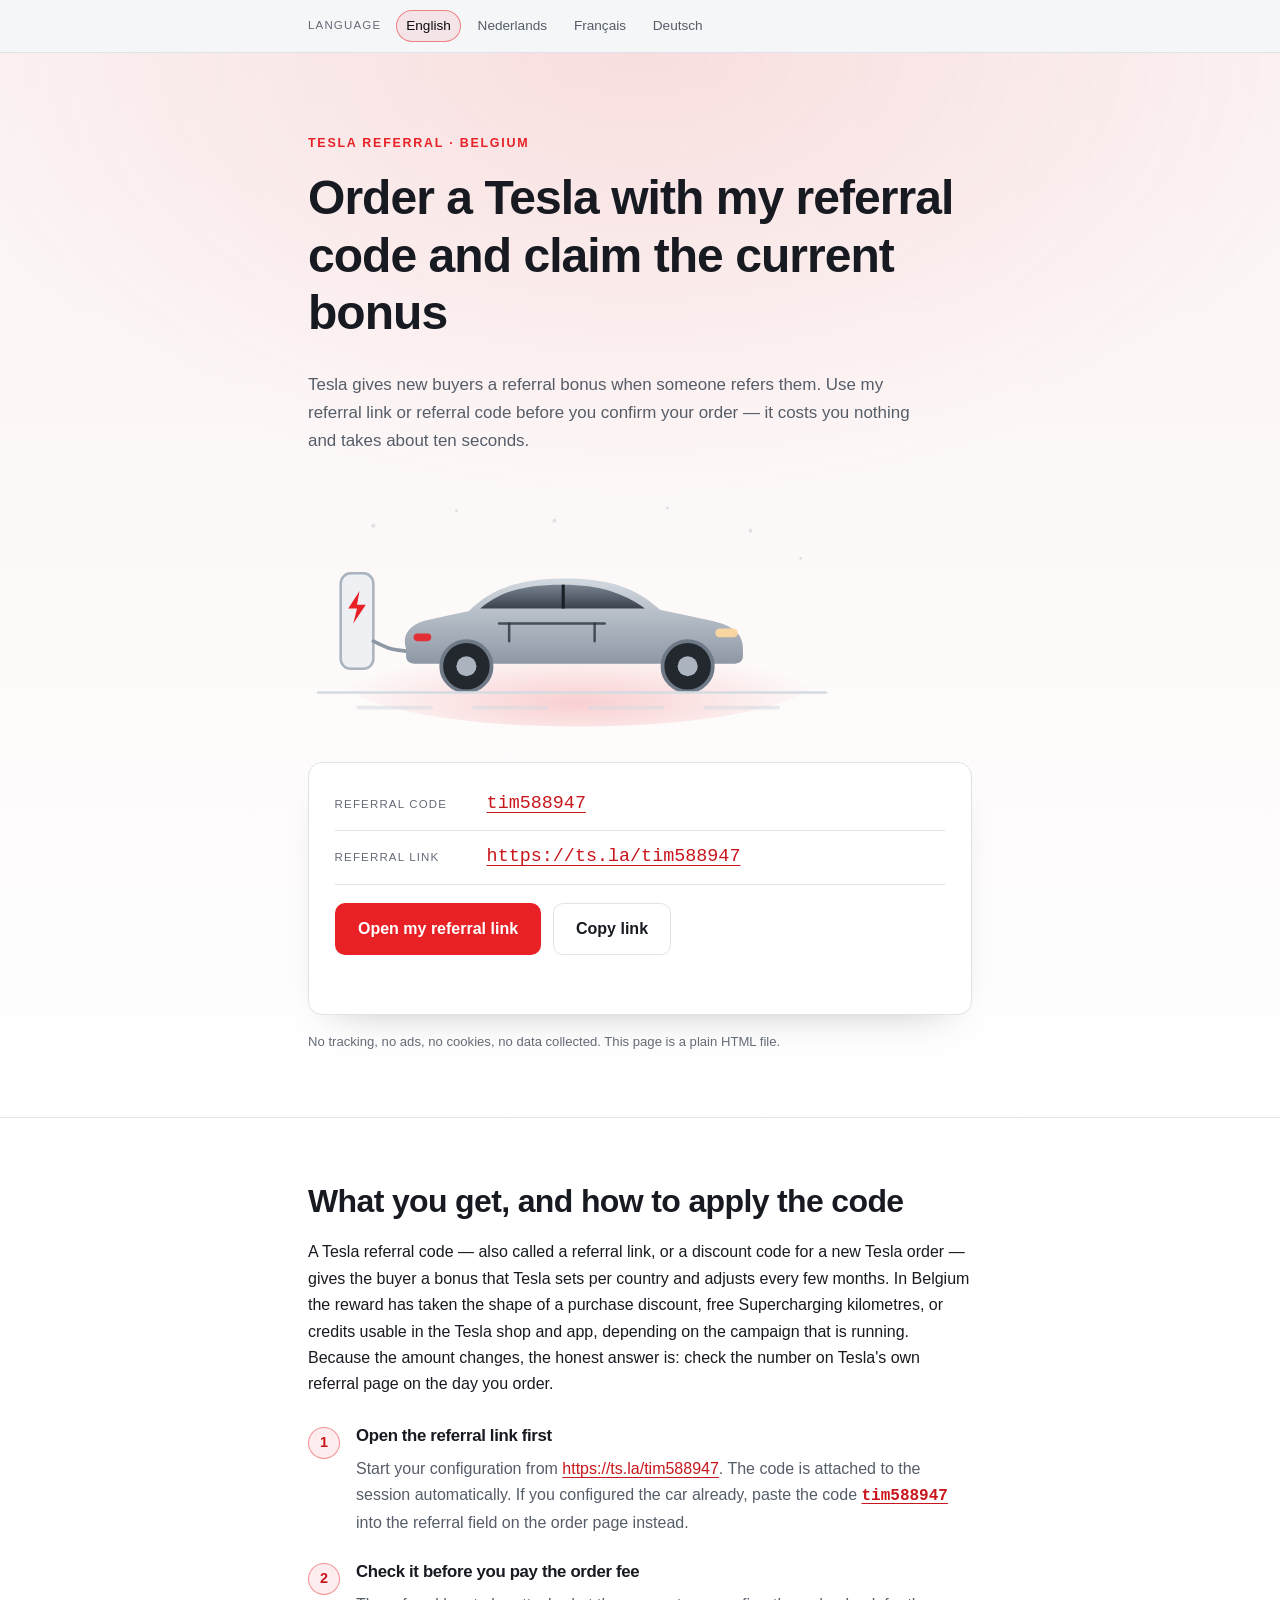
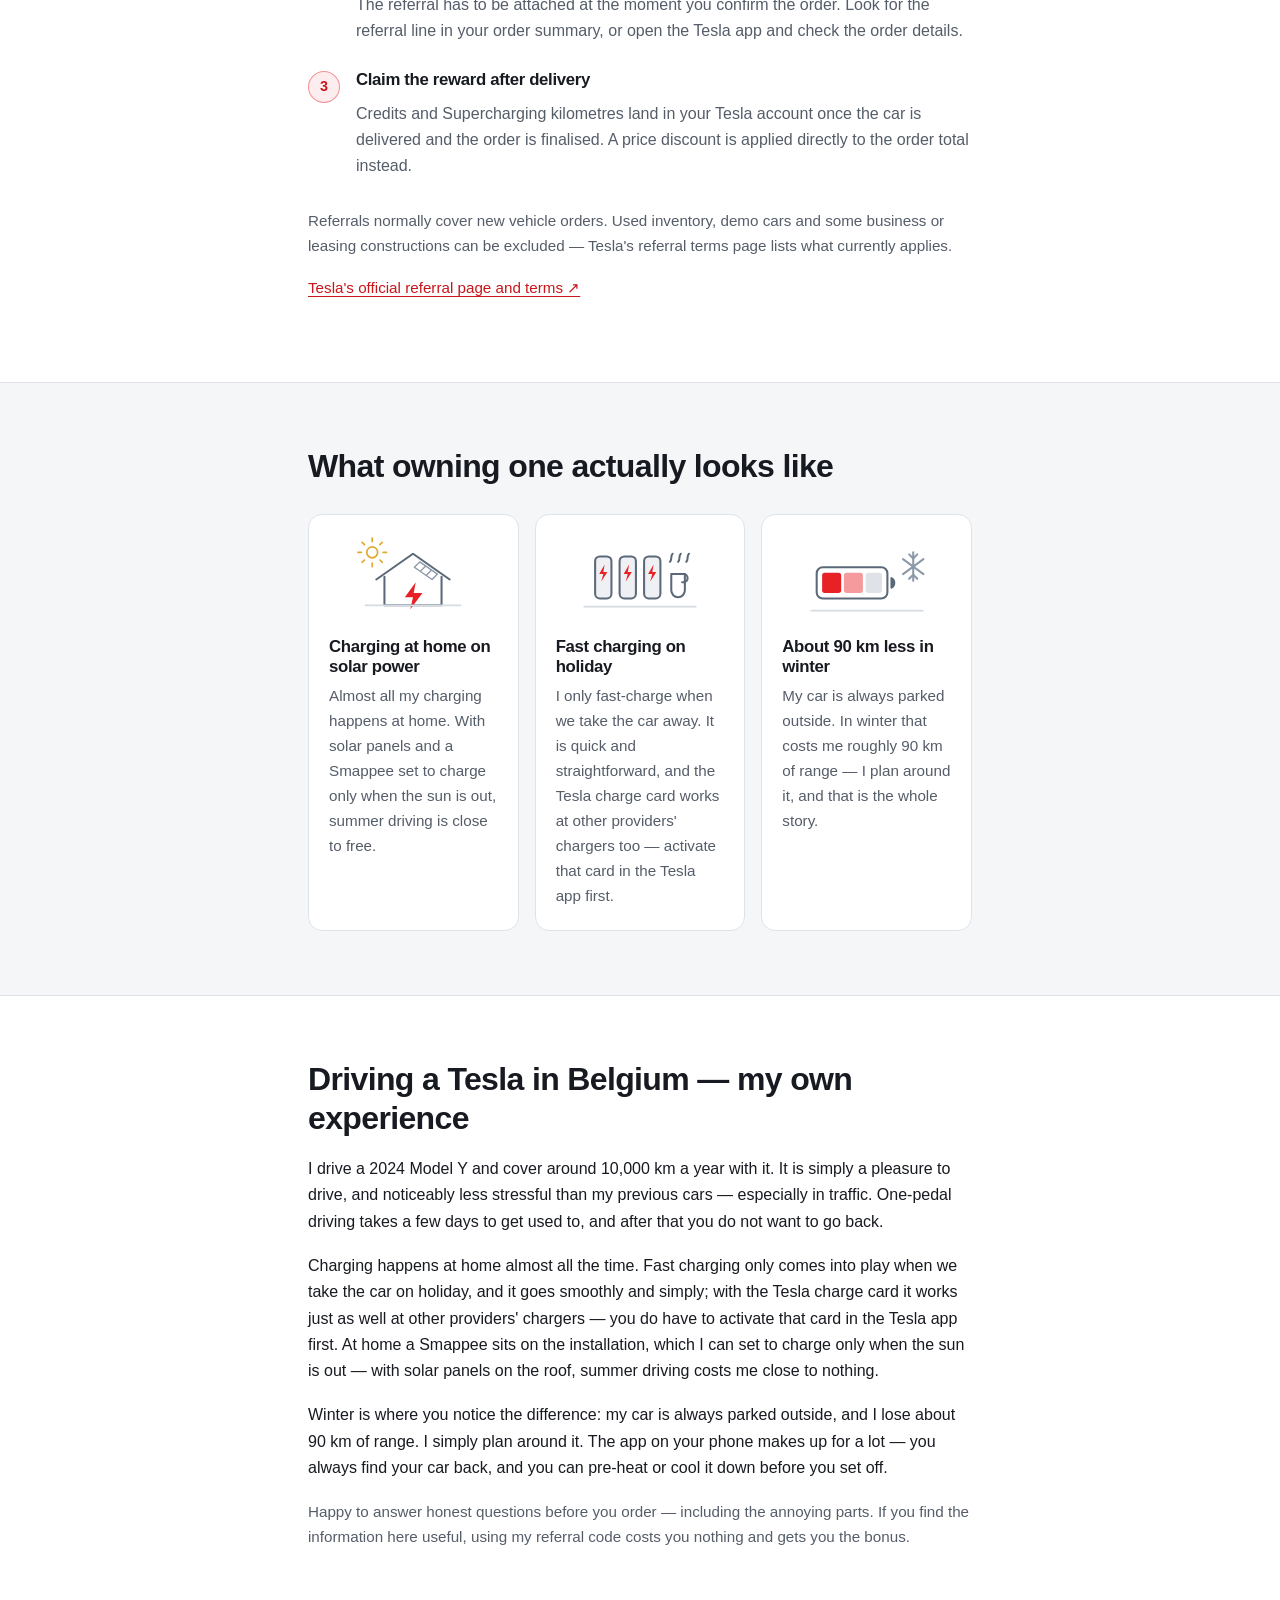
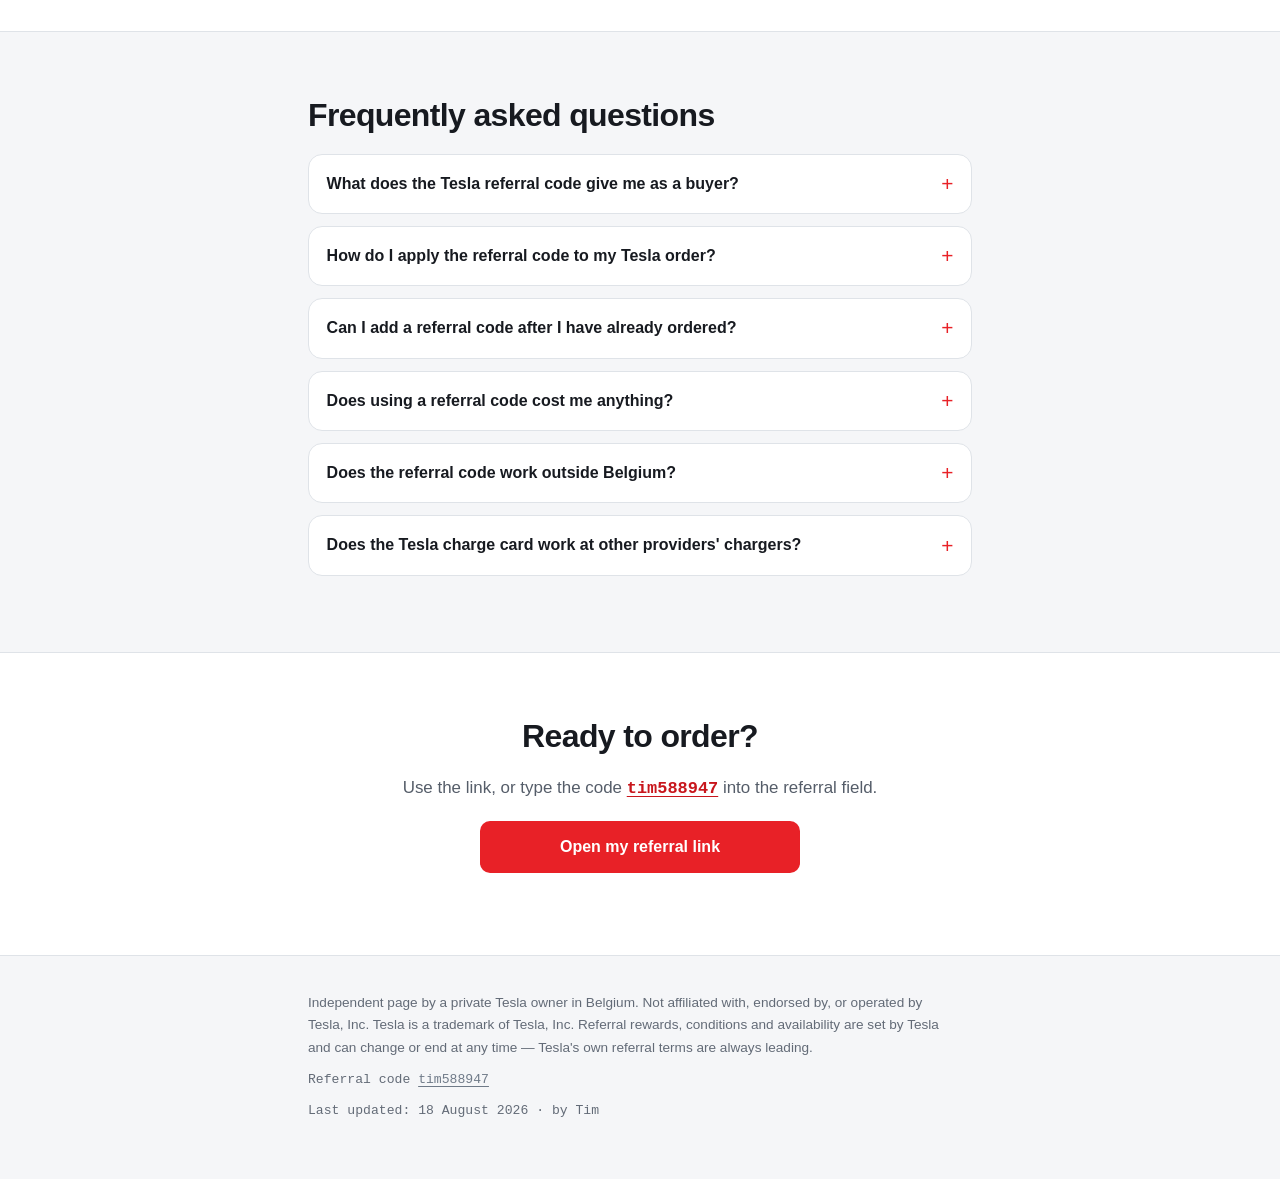
==== commit 77263061: "Follow the device's light/dark setting instead of always being dark Light is the default palette; th" ====
--- a/index.html
+++ b/index.html
@@ -12,7 +12,9 @@
 <link rel="alternate" hreflang="fr" href="https://timdg01.github.io/tesla-referral/fr.html">
 <link rel="alternate" hreflang="de" href="https://timdg01.github.io/tesla-referral/de.html">
 <link rel="alternate" hreflang="x-default" href="https://timdg01.github.io/tesla-referral/">
-<meta name="theme-color" content="#0d0f12">
+<meta name="color-scheme" content="light dark">
+<meta name="theme-color" content="#ffffff" media="(prefers-color-scheme: light)">
+<meta name="theme-color" content="#0d0f12" media="(prefers-color-scheme: dark)">
 <meta name="robots" content="index, follow, max-image-preview:large, max-snippet:-1">
 
 <!-- Open Graph -->
--- a/style.css
+++ b/style.css
@@ -1,20 +1,58 @@
-/* Tesla referral — mobile-first, dark theme, system fonts only, no external assets. */
-
+/* Tesla referral — mobile-first, light/dark theme, system fonts only, no external assets. */
+
+/* Light by default; switches to the dark palette when the device is set to dark mode. */
 :root {
-  --bg: #0d0f12;
-  --bg-alt: #121519;
-  --card: #171b21;
-  --line: #262c35;
-  --text: #e8ebef;
-  --muted: #a3adba;
+  color-scheme: light dark;
+  --bg: #ffffff;
+  --bg-alt: #f5f6f8;
+  --card: #ffffff;
+  --line: #dfe3e8;
+  --line-strong: #c3cad3;
+  --text: #171a20;
+  --strong: #0b0d10;
+  --muted: #555d69;
+  --faint: #636b77;
   --accent: #e82127;
-  --accent-soft: rgba(232, 33, 39, 0.14);
+  --accent-hover: #c8161c;
+  --accent-soft: rgba(232, 33, 39, 0.08);
+  --accent-text: #c8161c;
+  --accent-text-hover: #9c1015;
+  --icon: #6f7a88;
+  --hover-bg: #f1f3f5;
+  --hero-top: #fbf3f3;
+  --hero-glow: rgba(232, 33, 39, 0.10);
+  --langbar-bg: #f5f6f8;
+  --shadow: rgba(16, 24, 40, 0.35);
   --radius: 14px;
   --wrap: 44rem;
   --font: -apple-system, BlinkMacSystemFont, "Segoe UI", Roboto, "Helvetica Neue",
           Arial, "Noto Sans", sans-serif;
   --mono: ui-monospace, SFMono-Regular, "SF Mono", Menlo, Consolas,
           "Liberation Mono", monospace;
+}
+
+@media (prefers-color-scheme: dark) {
+  :root {
+    --bg: #0d0f12;
+    --bg-alt: #121519;
+    --card: #171b21;
+    --line: #262c35;
+    --line-strong: #3b4552;
+    --text: #e8ebef;
+    --strong: #fff;
+    --muted: #a3adba;
+    --faint: #7c8695;
+    --accent-hover: #ff3238;
+    --accent-soft: rgba(232, 33, 39, 0.14);
+    --accent-text: #ff8a8e;
+    --accent-text-hover: #ffb3b6;
+    --icon: #8b98a8;
+    --hover-bg: #1c2129;
+    --hero-top: #101318;
+    --hero-glow: rgba(232, 33, 39, 0.16);
+    --langbar-bg: #0a0c0f;
+    --shadow: rgba(0, 0, 0, 0.9);
+  }
 }
 
 *, *::before, *::after { box-sizing: border-box; }
@@ -45,10 +83,10 @@
 h2 { font-size: clamp(1.4rem, 4.4vw, 2rem); font-weight: 650; }
 h3 { font-size: 1.05rem; font-weight: 650; }
 p { margin: 0 0 1.1rem; }
-strong { color: #fff; font-weight: 650; }
-
-a { color: #ff6b70; text-decoration: underline; text-underline-offset: 3px; }
-a:hover { color: #ff9296; }
+strong { color: var(--strong); font-weight: 650; }
+
+a { color: var(--accent-text); text-decoration: underline; text-underline-offset: 3px; }
+a:hover { color: var(--accent-text-hover); }
 
 .eyebrow {
   margin: 0 0 1rem;
@@ -61,7 +99,7 @@
 
 .lede { font-size: 1.06rem; color: var(--muted); max-width: 38rem; }
 .note { color: var(--muted); font-size: 0.95rem; }
-.micro { color: #7c8695; font-size: 0.82rem; margin: 0; }
+.micro { color: var(--faint); font-size: 0.82rem; margin: 0; }
 
 .skip-link {
   position: absolute;
@@ -74,7 +112,7 @@
 .skip-link:focus { left: 0; top: 0; z-index: 10; }
 
 :focus-visible {
-  outline: 2px solid #ff6b70;
+  outline: 2px solid var(--accent-text);
   outline-offset: 3px;
   border-radius: 4px;
 }
@@ -84,8 +122,8 @@
 .hero {
   padding: 3.5rem 0 2.75rem;
   background:
-    radial-gradient(80% 60% at 50% 0%, rgba(232, 33, 39, 0.16), transparent 70%),
-    linear-gradient(180deg, #101318 0%, var(--bg) 100%);
+    radial-gradient(80% 60% at 50% 0%, var(--hero-glow), transparent 70%),
+    linear-gradient(180deg, var(--hero-top) 0%, var(--bg) 100%);
   border-bottom: 1px solid var(--line);
 }
 
@@ -97,7 +135,7 @@
   margin: 1.75rem 0 1rem;
 }
 
-.card--code { box-shadow: 0 18px 40px -28px rgba(0, 0, 0, 0.9); }
+.card--code { box-shadow: 0 18px 40px -28px var(--shadow); }
 
 .code-row {
   display: flex;
@@ -112,29 +150,29 @@
   font-size: 0.72rem;
   letter-spacing: 0.1em;
   text-transform: uppercase;
-  color: #7c8695;
+  color: var(--faint);
 }
 
 .code-value {
   font-family: var(--mono);
   font-size: 1.05rem;
-  color: #fff;
+  color: var(--strong);
   word-break: break-all;
 }
-.code-value--link { color: #ff8a8e; text-decoration: underline; text-underline-offset: 4px; }
-.code-value--link:hover { color: #ffb3b6; }
+.code-value--link { color: var(--accent-text); text-decoration: underline; text-underline-offset: 4px; }
+.code-value--link:hover { color: var(--accent-text-hover); }
 
 /* the referral code where it appears inside a sentence */
 .code-inline {
   font-family: var(--mono);
   font-weight: 650;
-  color: #ff8a8e;
+  color: var(--accent-text);
   white-space: nowrap;
   text-underline-offset: 3px;
 }
 .out::after { content: " \2197"; text-decoration: none; }
-.code-link { color: #8b98a8; text-underline-offset: 3px; }
-.code-link:hover { color: #ff8a8e; }
+.code-link { color: var(--icon); text-underline-offset: 3px; }
+.code-link:hover { color: var(--accent-text); }
 
 /* ---------- buttons ---------- */
 
@@ -164,17 +202,17 @@
 .btn:active { transform: translateY(1px); }
 
 .btn--primary { background: var(--accent); color: #fff; }
-.btn--primary:hover { background: #ff3238; color: #fff; }
+.btn--primary:hover { background: var(--accent-hover); color: #fff; }
 
 .btn--ghost {
   background: transparent;
   border-color: var(--line);
   color: var(--text);
 }
-.btn--ghost:hover { border-color: #3b4552; background: #1c2129; }
+.btn--ghost:hover { border-color: var(--line-strong); background: var(--hover-bg); }
 
 .btn-done { display: none; }
-.btn.is-copied { border-color: var(--accent); color: #ff8a8e; background: var(--accent-soft); }
+.btn.is-copied { border-color: var(--accent); color: var(--accent-text); background: var(--accent-soft); }
 .btn.is-copied .btn-default { display: none; }
 .btn.is-copied .btn-done { display: inline; }
 
@@ -218,7 +256,7 @@
   border-radius: 50%;
   background: var(--accent-soft);
   border: 1px solid rgba(232, 33, 39, 0.45);
-  color: #ff8a8e;
+  color: var(--accent-text);
   font-size: 0.9rem;
   font-weight: 700;
   font-variant-numeric: tabular-nums;
@@ -263,7 +301,7 @@
   padding: 2.25rem 0 3rem;
   border-top: 1px solid var(--line);
   background: var(--bg-alt);
-  color: #7c8695;
+  color: var(--faint);
   font-size: 0.85rem;
 }
 .footer p { margin: 0 0 0.6rem; max-width: 40rem; }
@@ -272,7 +310,7 @@
 /* ---------- language bar ---------- */
 
 .langbar {
-  background: #0a0c0f;
+  background: var(--langbar-bg);
   border-bottom: 1px solid var(--line);
   font-size: 0.85rem;
 }
@@ -284,7 +322,7 @@
   padding-block: 0.6rem;
 }
 .langbar-label {
-  color: #7c8695;
+  color: var(--faint);
   font-size: 0.72rem;
   letter-spacing: 0.1em;
   text-transform: uppercase;
@@ -297,9 +335,9 @@
   color: var(--muted);
   text-decoration: none;
 }
-.langbar a:hover { color: #fff; border-color: var(--line); }
+.langbar a:hover { color: var(--strong); border-color: var(--line); }
 .langbar a.is-current {
-  color: #fff;
+  color: var(--strong);
   border-color: rgba(232, 33, 39, 0.5);
   background: var(--accent-soft);
 }
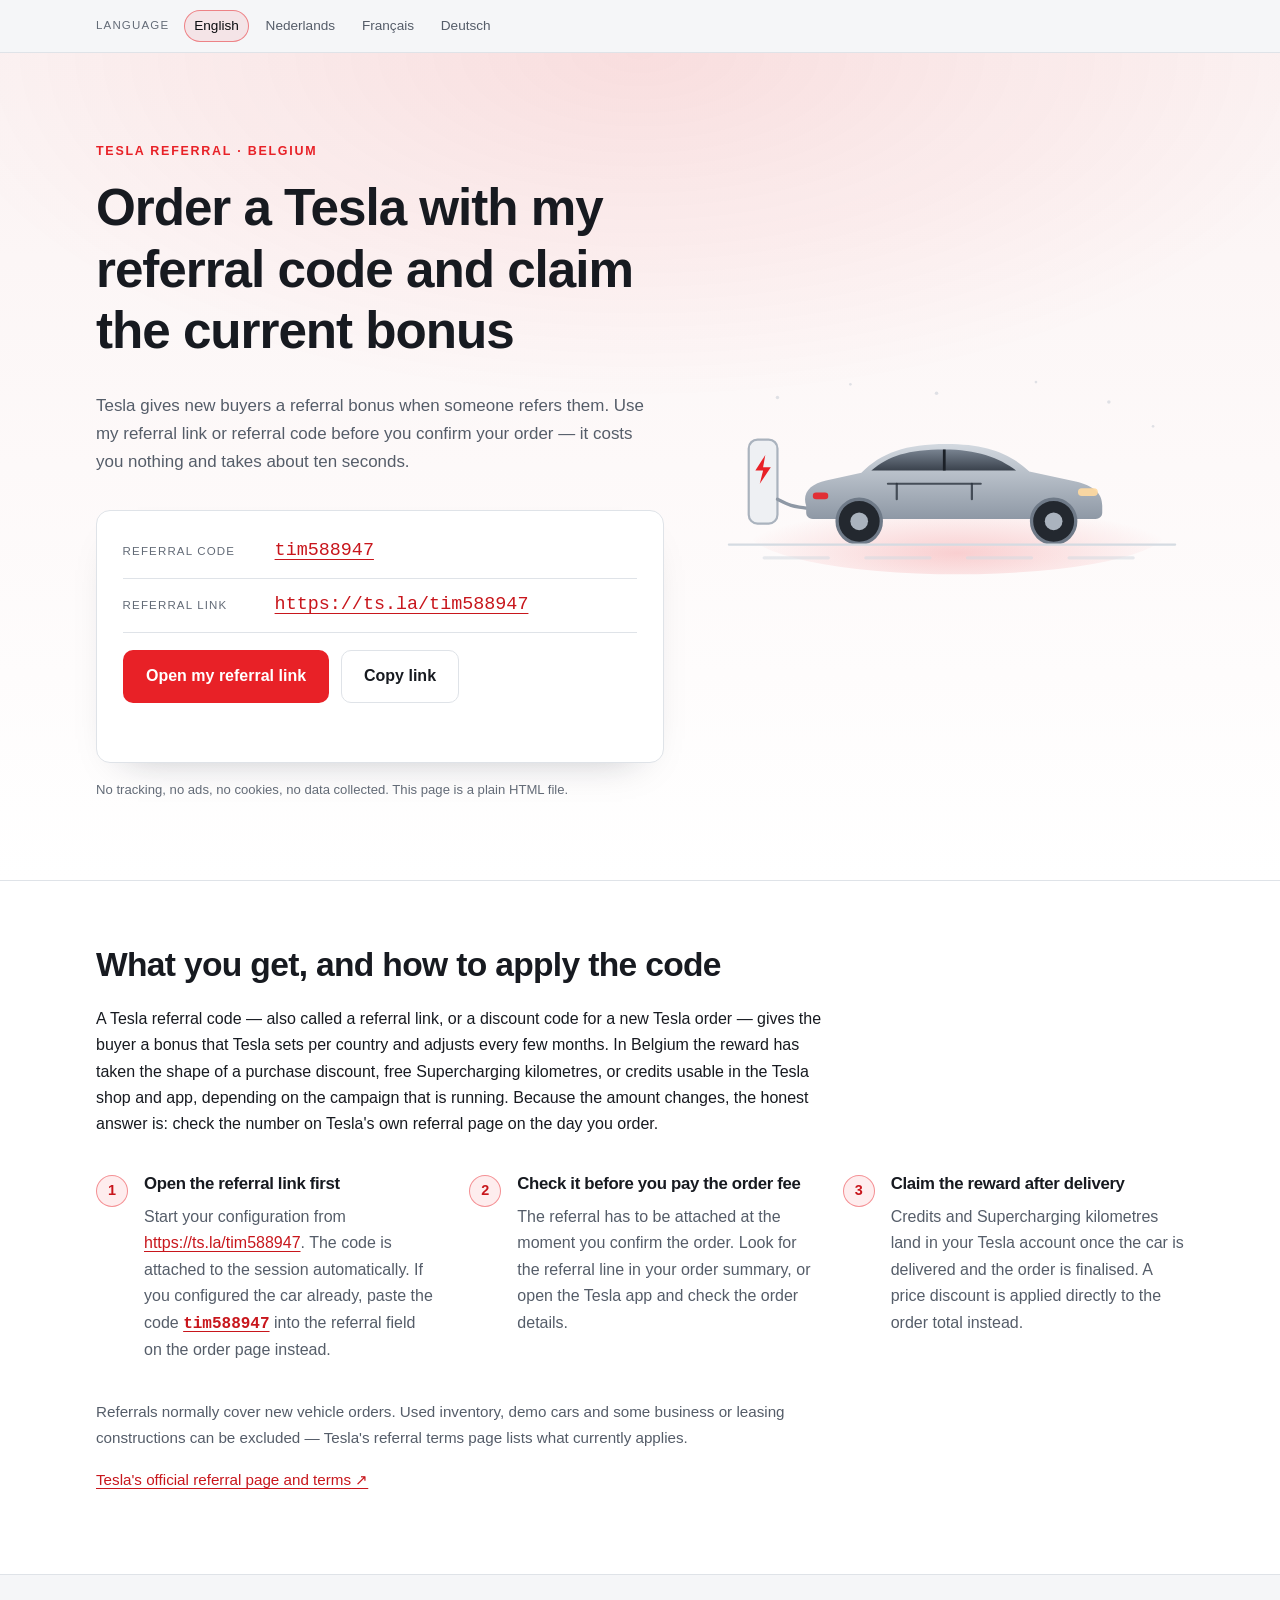
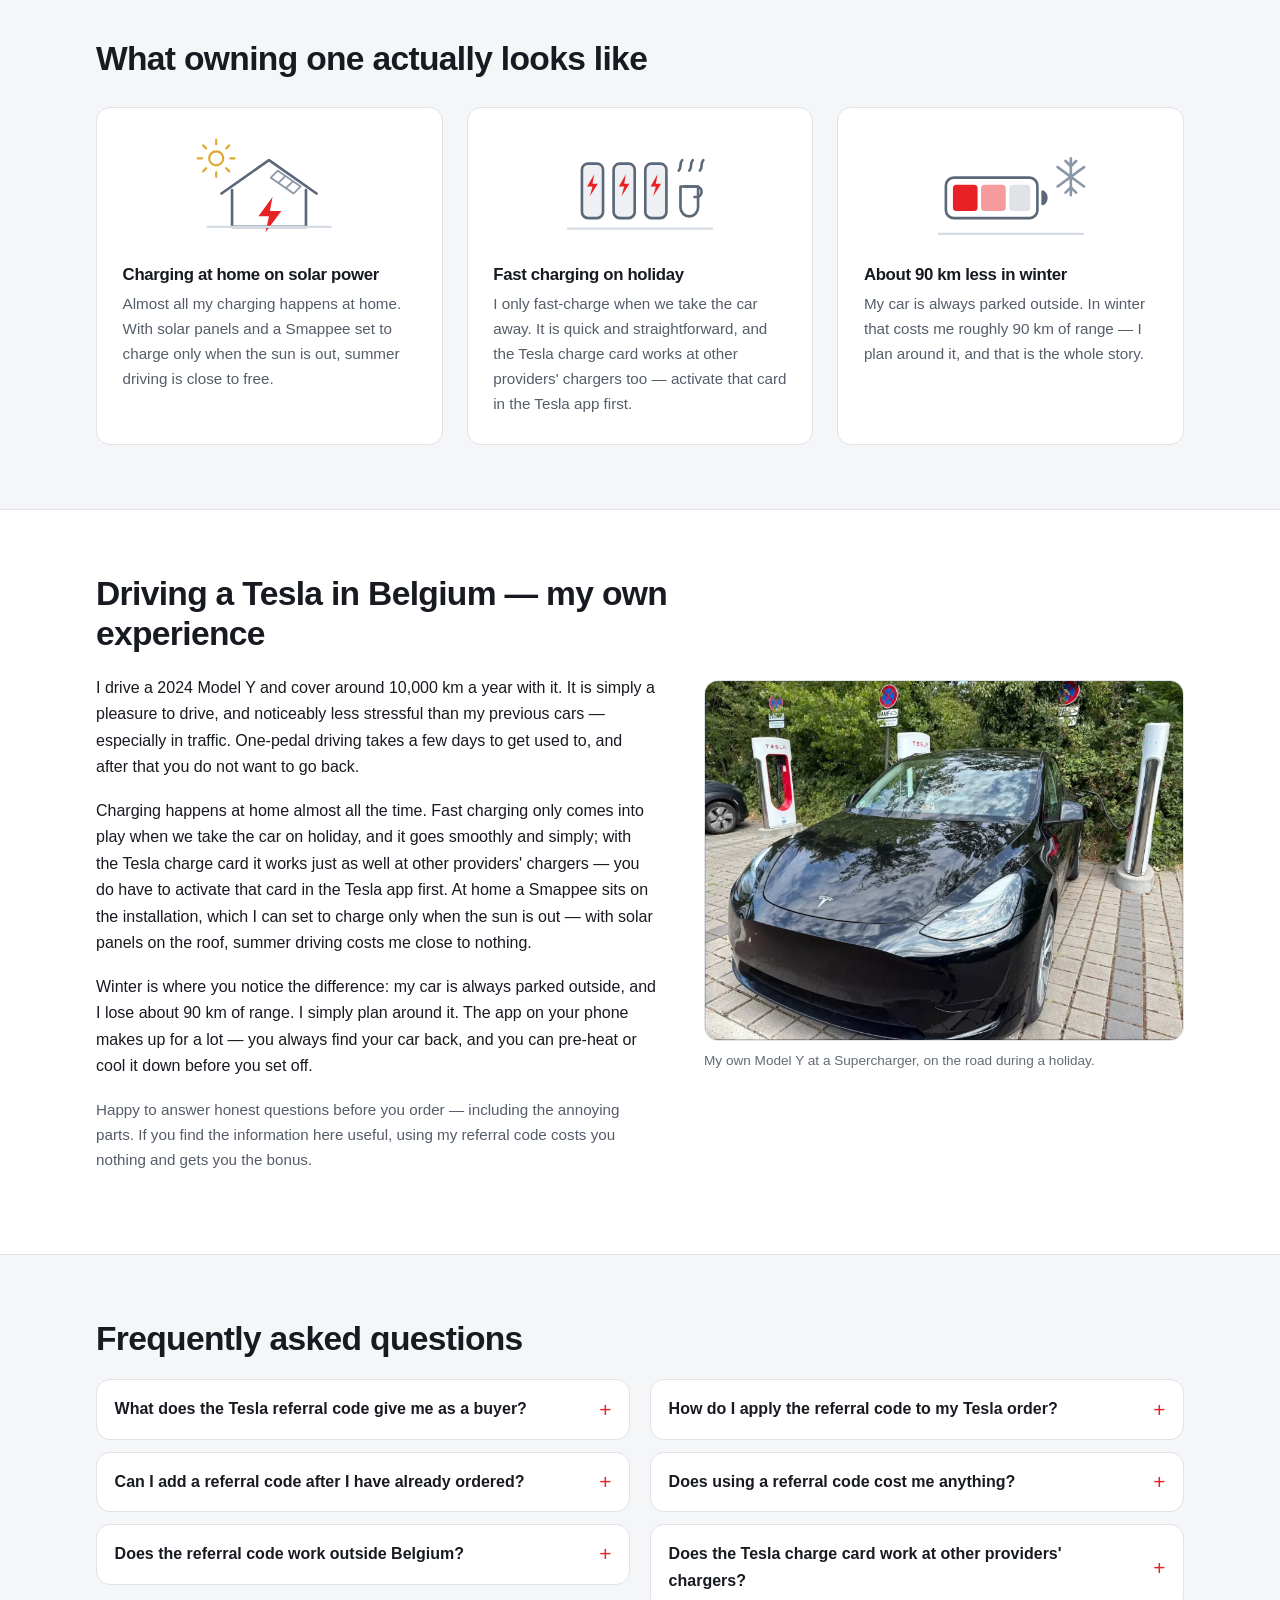
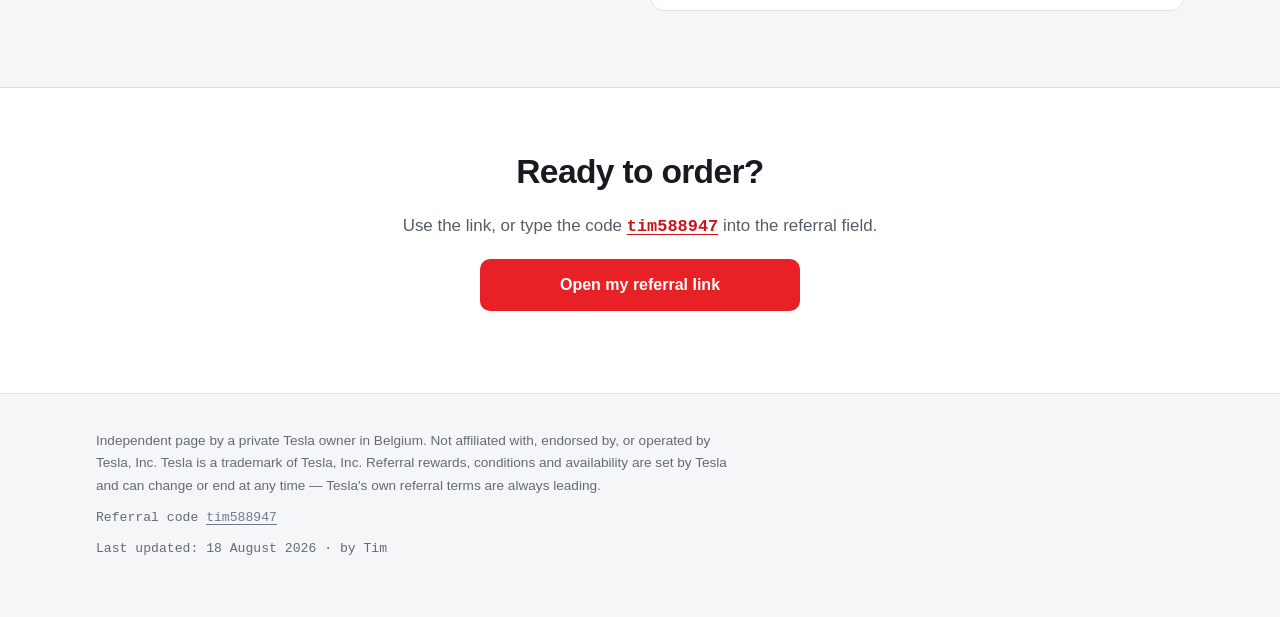
==== commit 29f1f27f: "Add a photo of my own Model Y to the ownership section A real photo of the car at a Supercharger, ne" ====
--- a/index.html
+++ b/index.html
@@ -279,6 +279,13 @@
   <section class="section" id="my-tesla" aria-labelledby="my-tesla-title">
     <div class="wrap">
       <h2 id="my-tesla-title">Driving a Tesla in Belgium — my own experience</h2>
+      <figure class="photo">
+        <picture>
+          <source type="image/webp" srcset="img/my-model-y-800.webp 800w, img/my-model-y-1400.webp 1400w" sizes="(min-width: 64rem) 30rem, 100vw">
+          <img src="img/my-model-y-800.jpg" alt="My black Tesla Model Y plugged in at a Tesla Supercharger" width="800" height="600" loading="lazy" decoding="async">
+        </picture>
+        <figcaption>My own Model Y at a Supercharger, on the road during a holiday.</figcaption>
+      </figure>
       <p>I drive a 2024 Model Y and cover around 10,000 km a year with it. It is simply a pleasure to drive, and noticeably less stressful than my previous cars — especially in traffic. One-pedal driving takes a few days to get used to, and after that you do not want to go back.</p>
       <p>Charging happens at home almost all the time. Fast charging only comes into play when we take the car on holiday, and it goes smoothly and simply; with the Tesla charge card it works just as well at other providers' chargers — you do have to activate that card in the Tesla app first. At home a Smappee sits on the installation, which I can set to charge only when the sun is out — with solar panels on the roof, summer driving costs me close to nothing.</p>
       <p>Winter is where you notice the difference: my car is always parked outside, and I lose about 90 km of range. I simply plan around it. The app on your phone makes up for a lot — you always find your car back, and you can pre-heat or cool it down before you set off.</p>
--- a/style.css
+++ b/style.css
@@ -375,6 +375,19 @@
 .feature h3 { margin-bottom: 0.35rem; }
 .feature p { margin: 0; color: var(--muted); font-size: 0.95rem; }
 
+/* ---------- photo ---------- */
+
+.photo { margin: 0 0 1.5rem; }
+.photo img {
+  display: block;
+  width: 100%;
+  height: auto;
+  border-radius: var(--radius);
+  border: 1px solid var(--line);
+  background: var(--card);
+}
+.photo figcaption { margin-top: 0.55rem; font-size: 0.85rem; color: var(--faint); }
+
 /* ---------- larger screens ---------- */
 
 @media (min-width: 40rem) {
@@ -394,6 +407,74 @@
   .feature img { max-width: 8.5rem; }
 }
 
+/* ---------- desktop ---------- */
+
+@media (min-width: 64rem) {
+  :root { --wrap: 72rem; }
+  .wrap { padding-inline: 2rem; }
+
+  h1 { font-size: 3.2rem; }
+  h2 { font-size: 2.1rem; }
+
+  /* hero: text and referral card on the left, the illustration on the right */
+  .hero { padding: 5.5rem 0 5rem; }
+  .hero .wrap {
+    display: grid;
+    grid-template-columns: minmax(0, 1.1fr) minmax(0, 0.9fr);
+    grid-template-areas:
+      "eyebrow art"
+      "title   art"
+      "lede    art"
+      "card    art"
+      "micro   art";
+    column-gap: 3.5rem;
+    align-content: start;
+  }
+  .hero .eyebrow { grid-area: eyebrow; }
+  .hero h1 { grid-area: title; }
+  .hero .lede { grid-area: lede; }
+  .hero .card { grid-area: card; margin-top: 1rem; }
+  .hero .micro { grid-area: micro; }
+  .hero-art { grid-area: art; align-self: center; max-width: none; margin: 0; }
+
+  /* keep running text at a readable line length on the wider layout */
+  .section .wrap > p,
+  .section .wrap > h2 { max-width: 46rem; }
+  .section--cta .wrap > p,
+  .section--cta .wrap > h2 { margin-inline: auto; }
+
+  .steps {
+    display: grid;
+    grid-template-columns: repeat(3, 1fr);
+    gap: 2rem;
+    margin: 2.25rem 0;
+  }
+  .steps li { margin-bottom: 0; }
+
+  .features { gap: 1.5rem; }
+  .feature { padding: 1.5rem 1.6rem 1.75rem; }
+  .feature img { max-width: 11rem; }
+
+  #faq .wrap {
+    display: grid;
+    grid-template-columns: repeat(2, minmax(0, 1fr));
+    column-gap: 1.25rem;
+    align-items: start;
+  }
+  #faq h2 { grid-column: 1 / -1; }
+
+  /* own-experience section: text on the left, the photo beside it */
+  #my-tesla .wrap {
+    display: grid;
+    grid-template-columns: minmax(0, 1fr) minmax(0, 30rem);
+    column-gap: 3rem;
+    align-items: start;
+  }
+  #my-tesla .wrap > * { grid-column: 1; }
+  #my-tesla .wrap > h2 { grid-column: 1 / -1; }
+  #my-tesla .photo { grid-column: 2; grid-row: 2 / span 4; margin: 0.35rem 0 0; }
+}
+
 @media (prefers-reduced-motion: reduce) {
   html { scroll-behavior: auto; }
   * { transition: none !important; animation: none !important; }
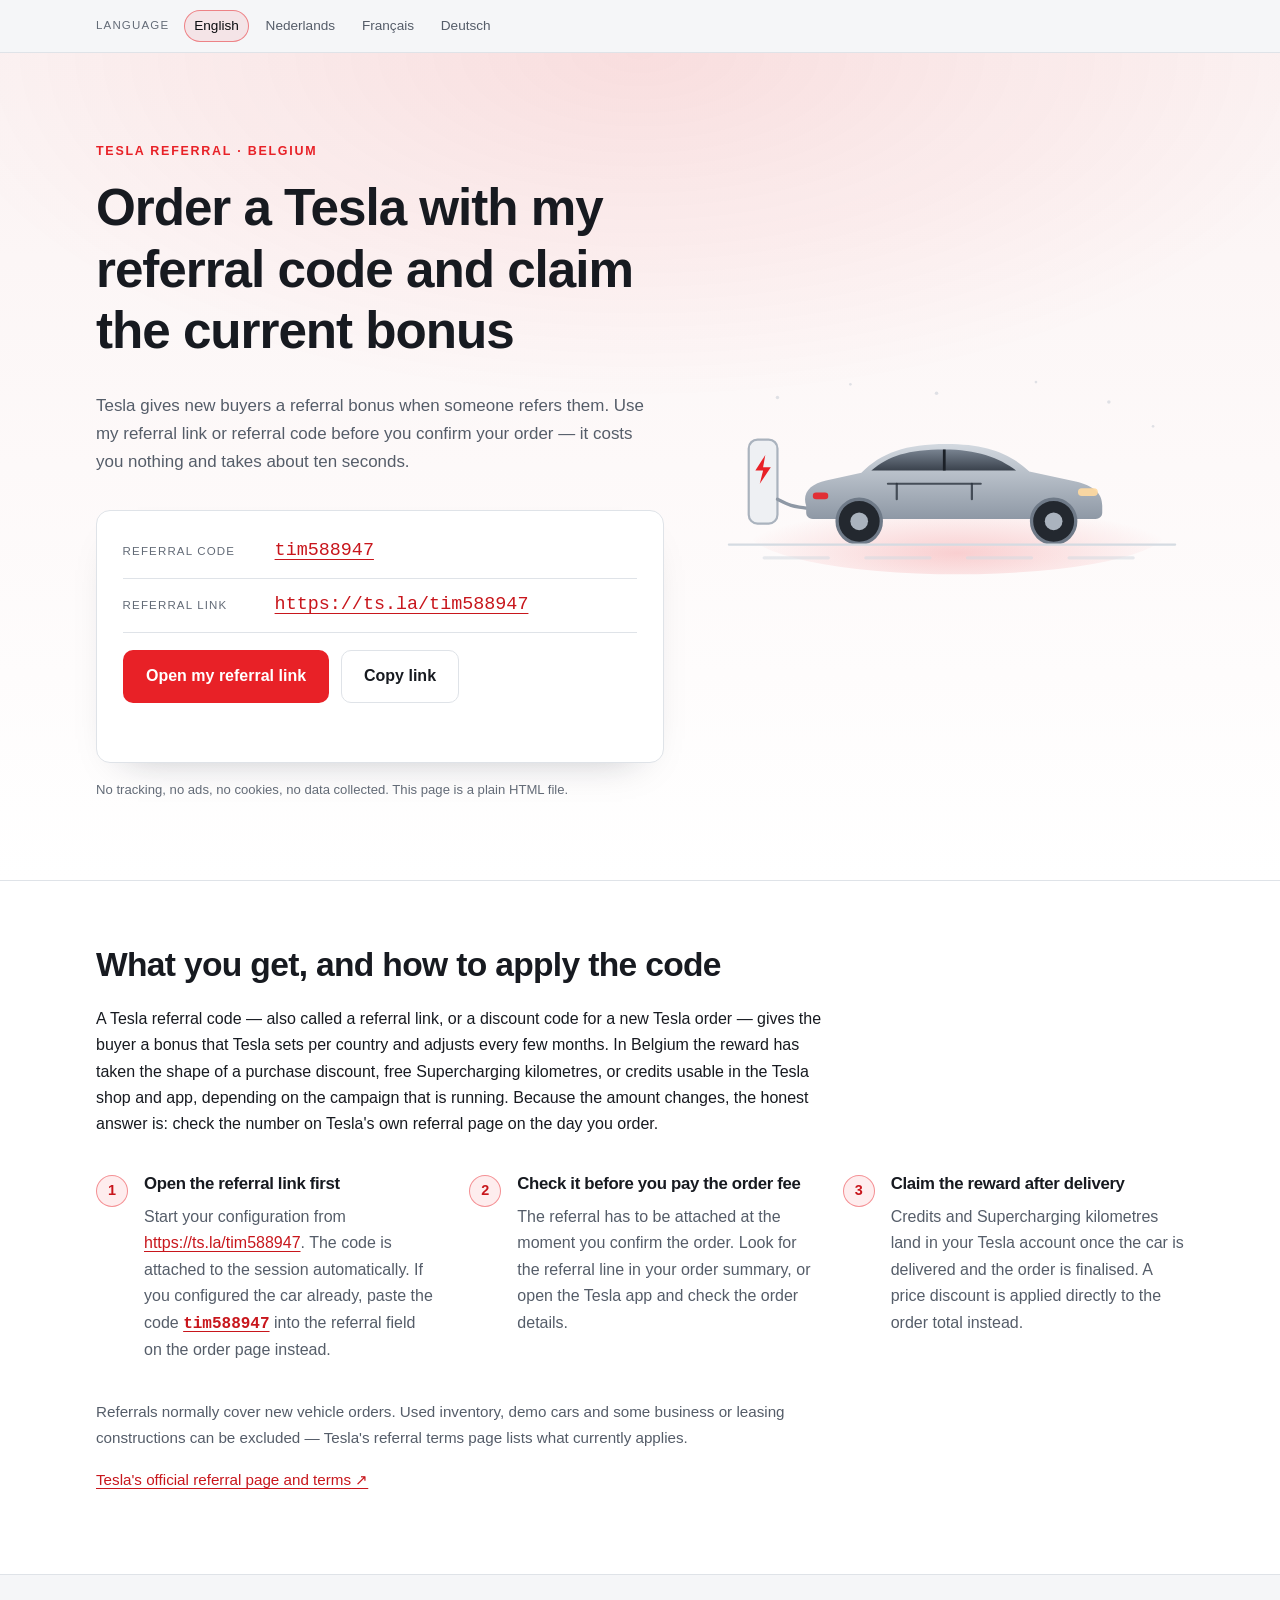
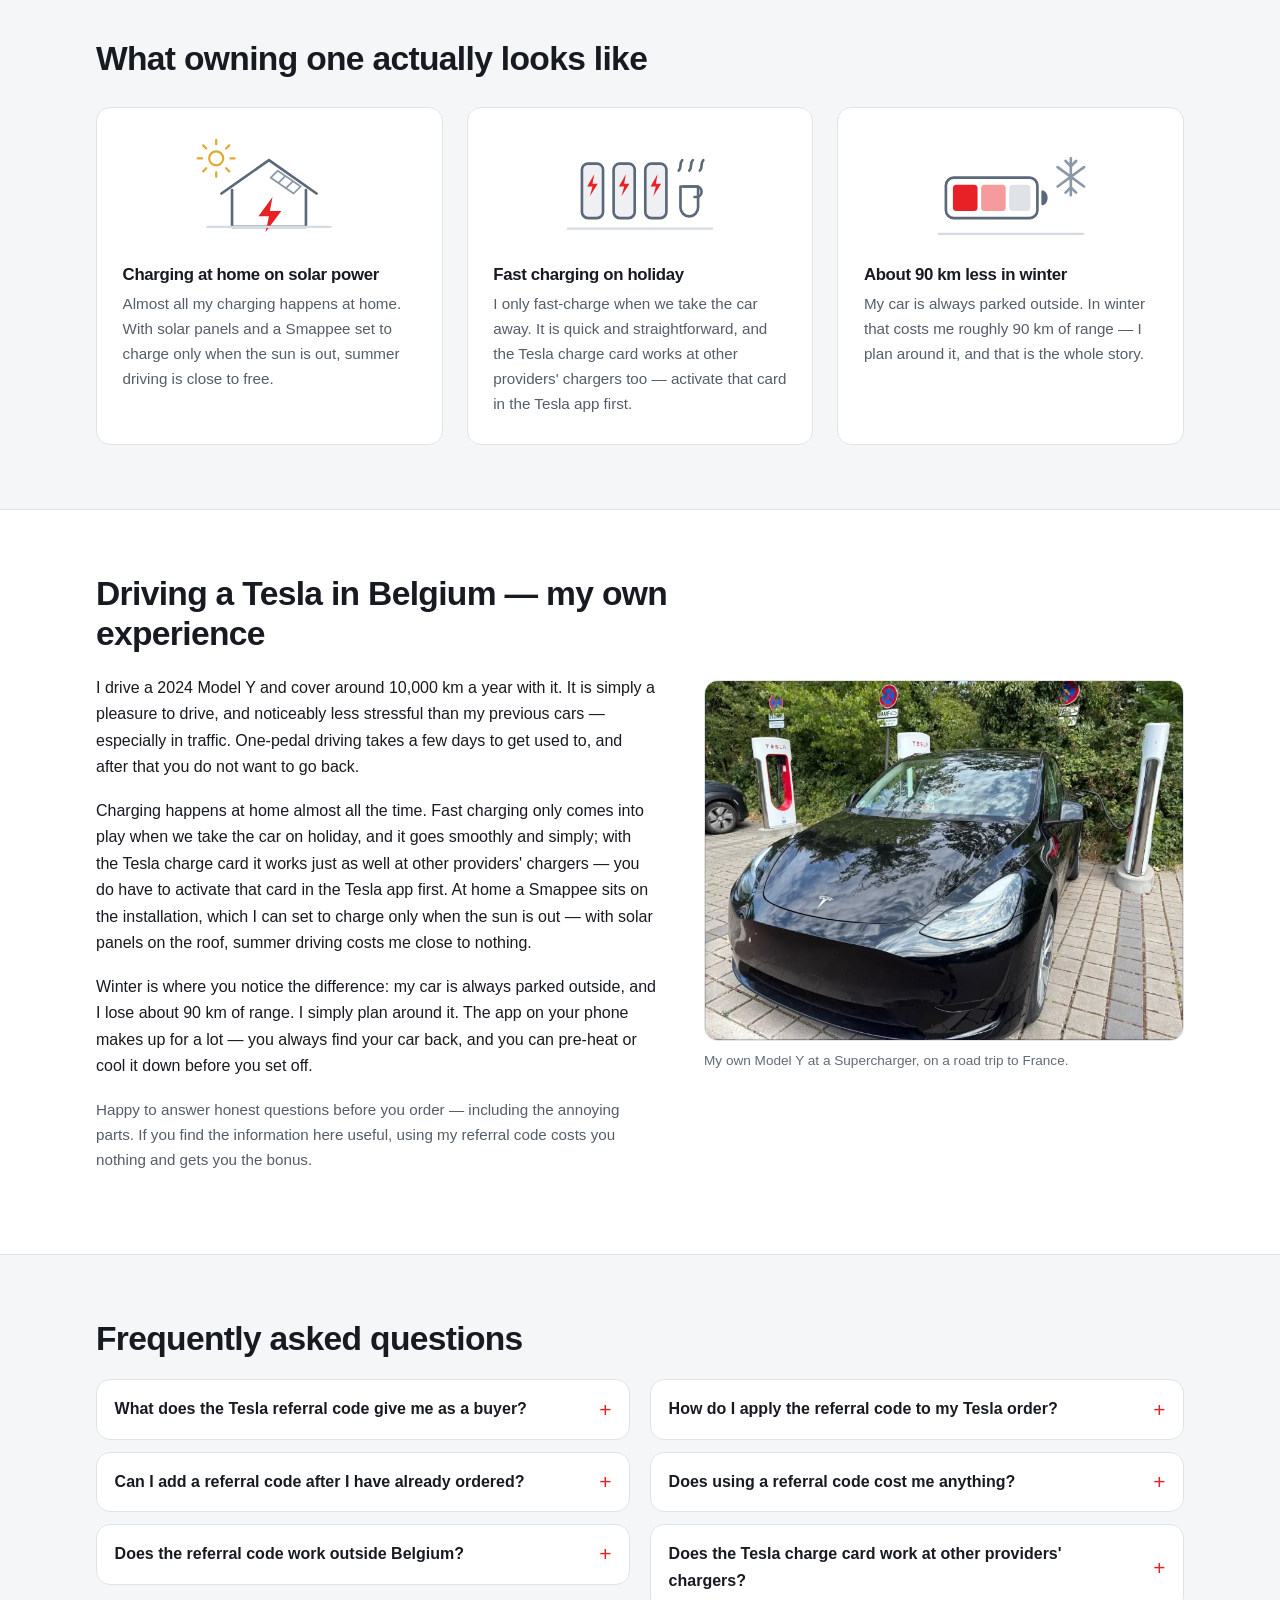
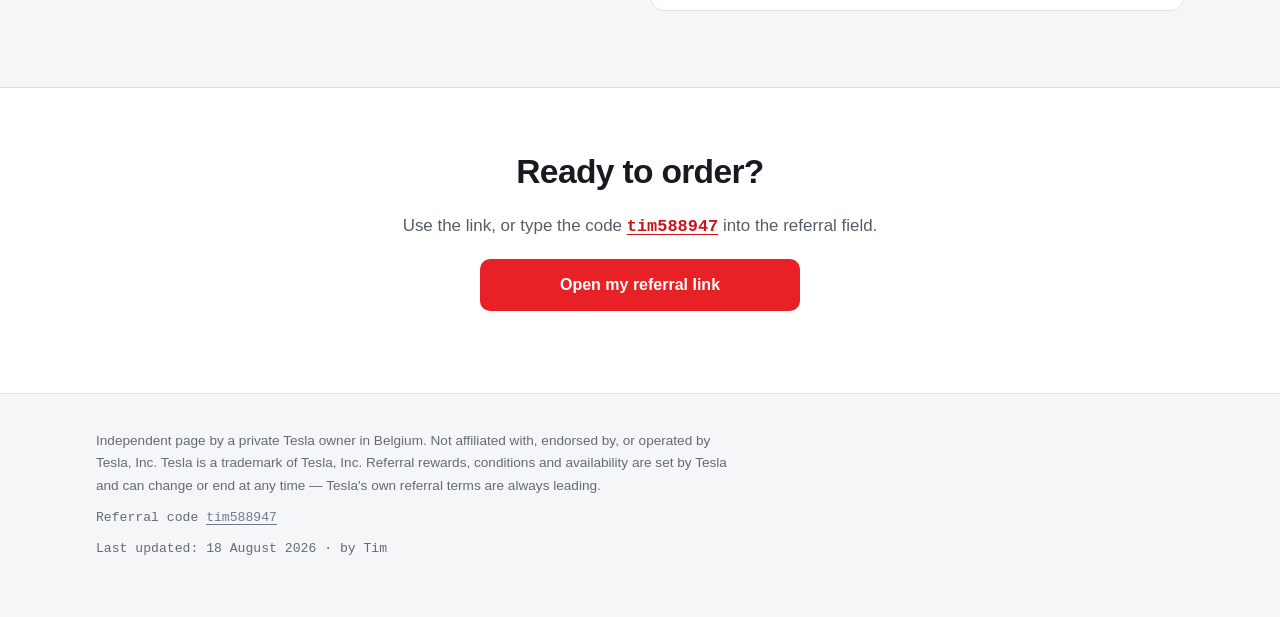
==== commit 757ec23e: "Say where the photo was taken: on a road trip to France Co-Authored-By: Claude Opus 5.5 <noreply@ant" ====
--- a/index.html
+++ b/index.html
@@ -282,9 +282,9 @@
       <figure class="photo">
         <picture>
           <source type="image/webp" srcset="img/my-model-y-800.webp 800w, img/my-model-y-1400.webp 1400w" sizes="(min-width: 64rem) 30rem, 100vw">
-          <img src="img/my-model-y-800.jpg" alt="My black Tesla Model Y plugged in at a Tesla Supercharger" width="800" height="600" loading="lazy" decoding="async">
+          <img src="img/my-model-y-800.jpg" alt="My black Tesla Model Y plugged in at a Tesla Supercharger in France" width="800" height="600" loading="lazy" decoding="async">
         </picture>
-        <figcaption>My own Model Y at a Supercharger, on the road during a holiday.</figcaption>
+        <figcaption>My own Model Y at a Supercharger, on a road trip to France.</figcaption>
       </figure>
       <p>I drive a 2024 Model Y and cover around 10,000 km a year with it. It is simply a pleasure to drive, and noticeably less stressful than my previous cars — especially in traffic. One-pedal driving takes a few days to get used to, and after that you do not want to go back.</p>
       <p>Charging happens at home almost all the time. Fast charging only comes into play when we take the car on holiday, and it goes smoothly and simply; with the Tesla charge card it works just as well at other providers' chargers — you do have to activate that card in the Tesla app first. At home a Smappee sits on the installation, which I can set to charge only when the sun is out — with solar panels on the roof, summer driving costs me close to nothing.</p>
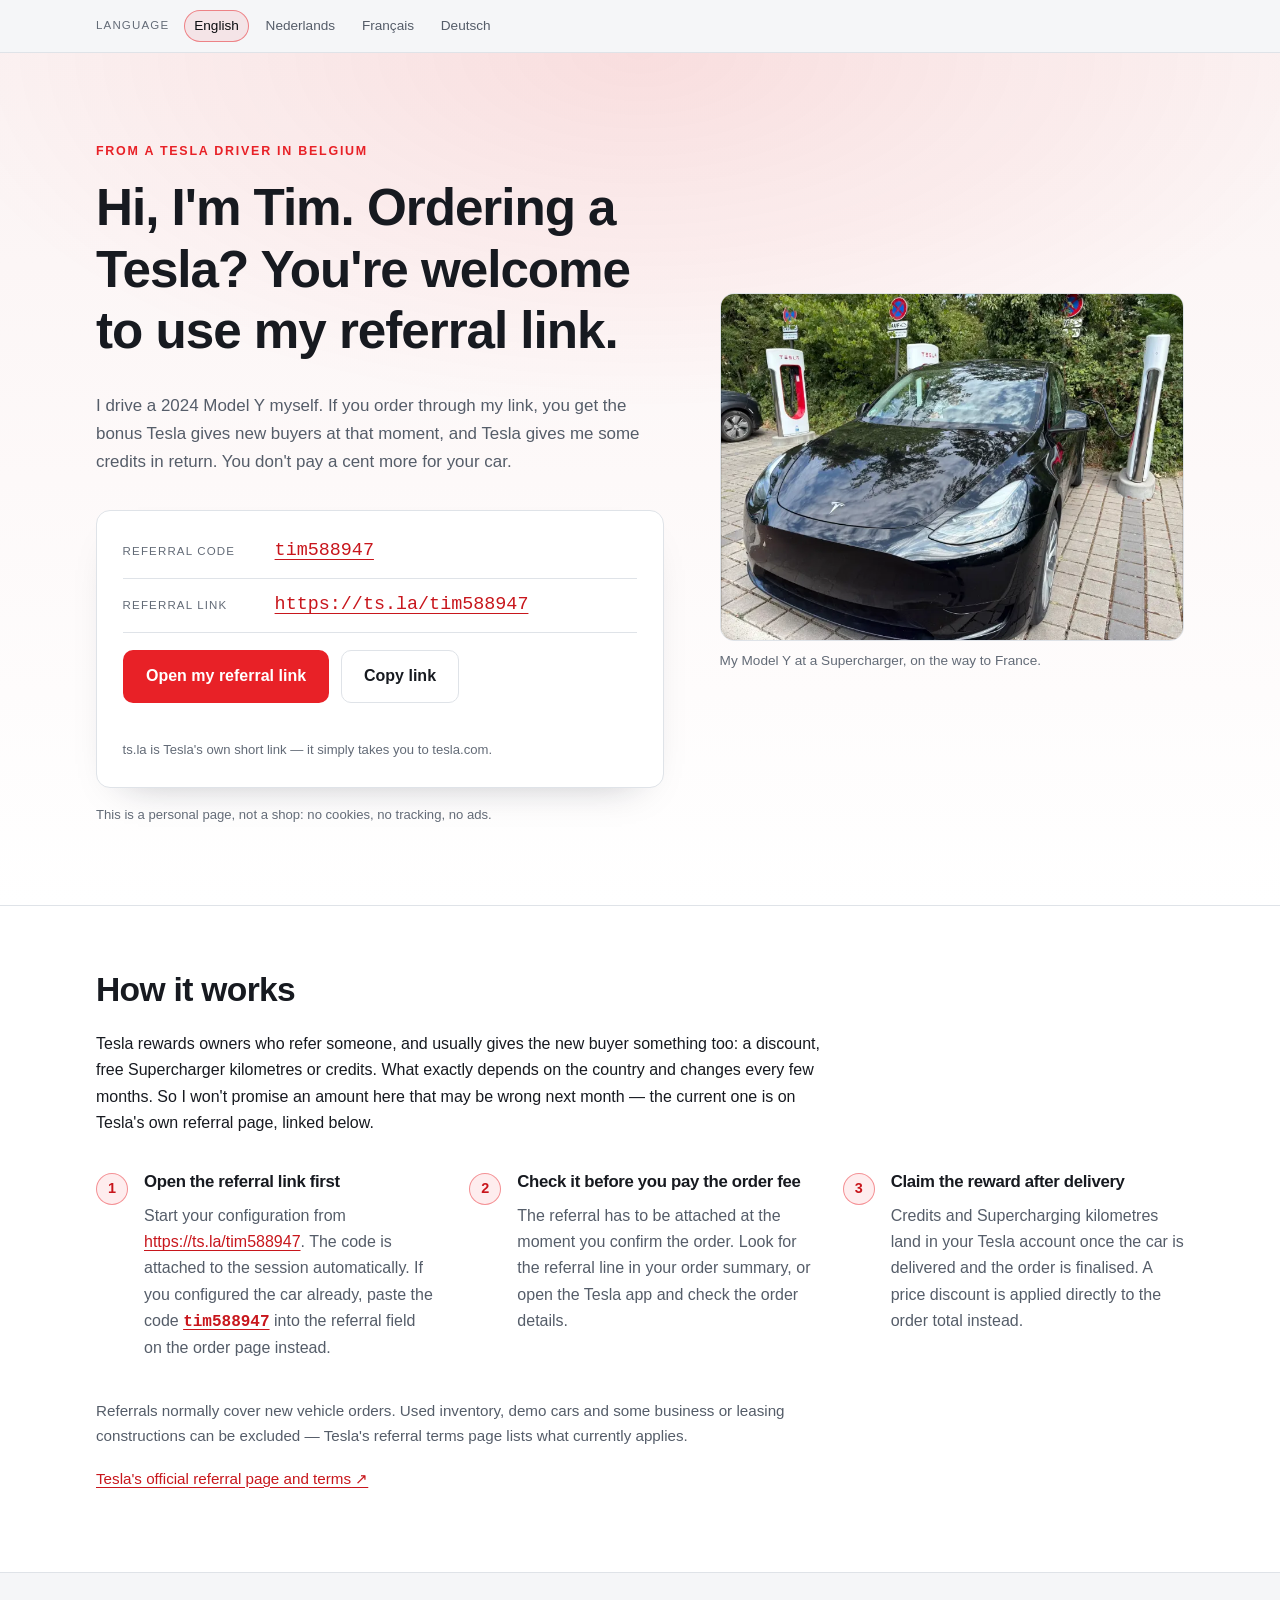
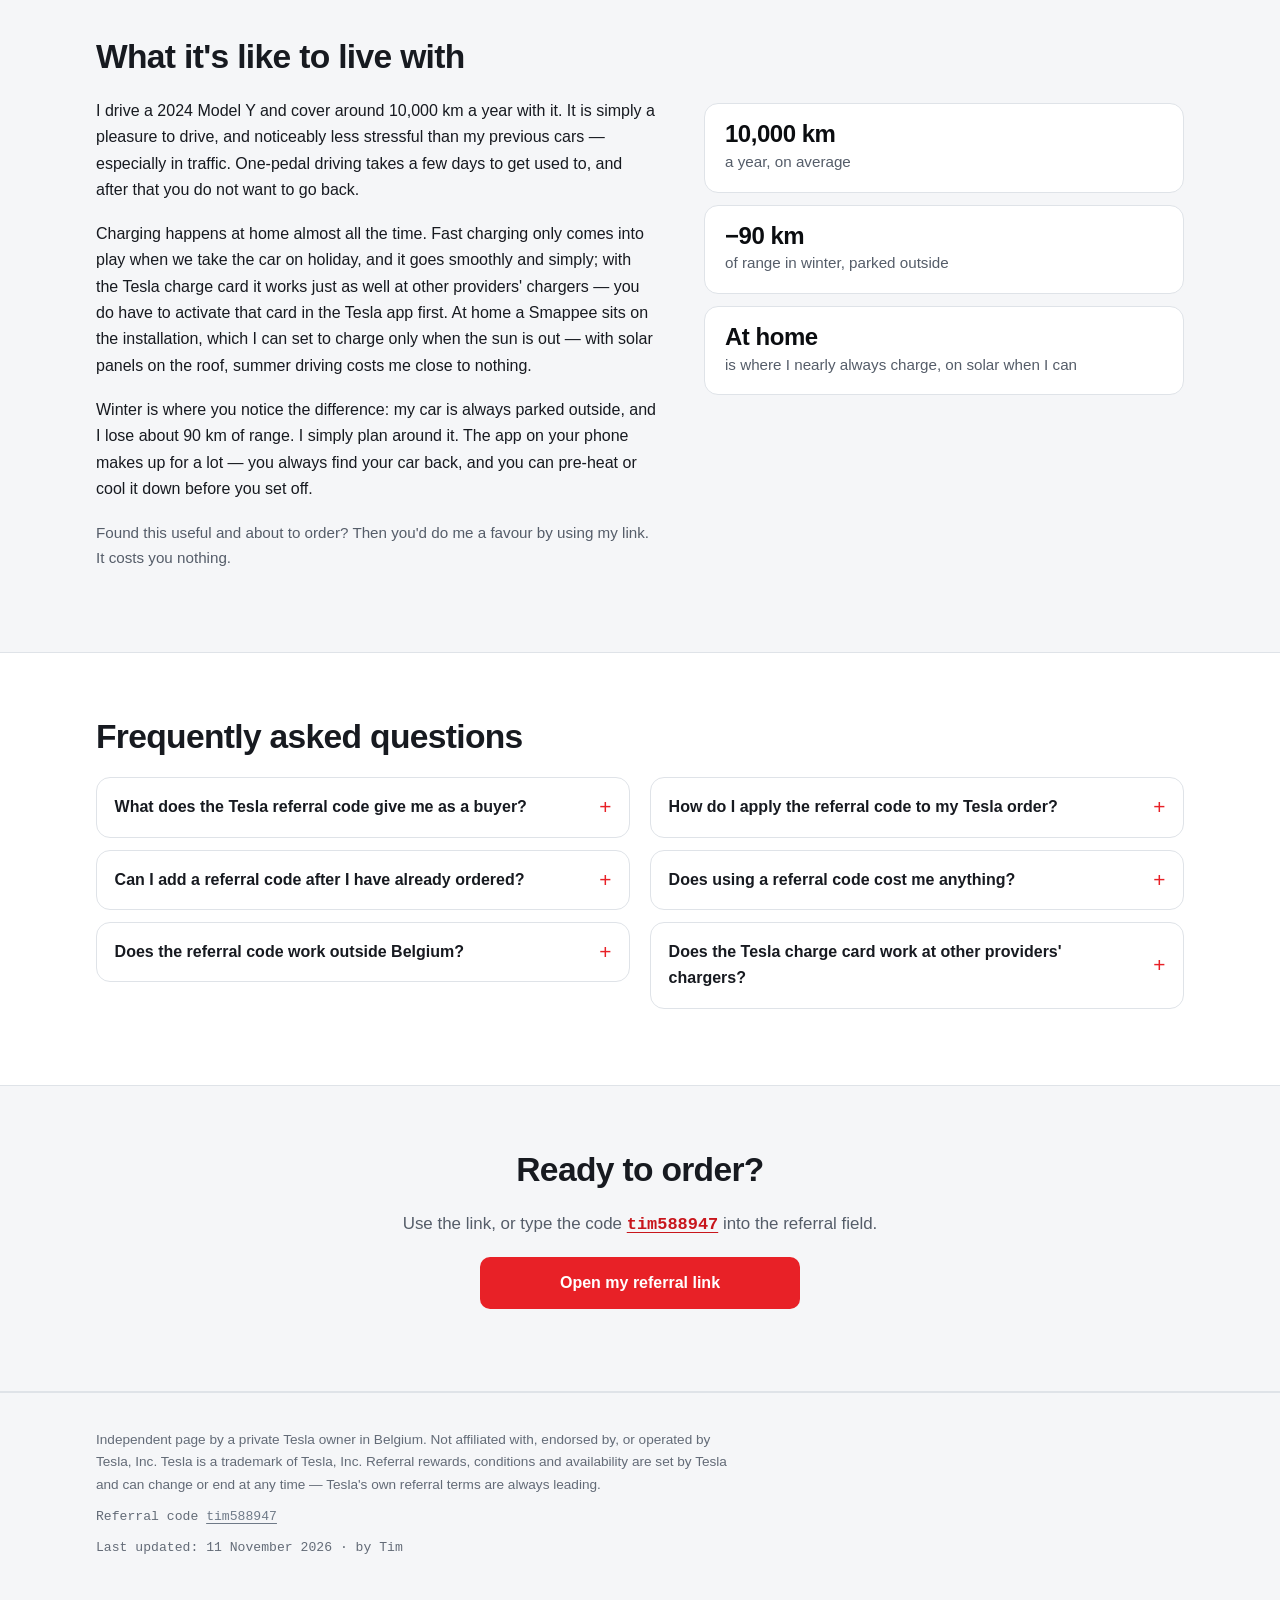
==== commit 73b5602a: "Make the page read like a person wrote it Open with who I am and my own car photo instead of a sales" ====
--- a/index.html
+++ b/index.html
@@ -4,8 +4,8 @@
 <meta charset="utf-8">
 <meta name="viewport" content="width=device-width, initial-scale=1">
 
-<title>Tesla Referral Code tim588947 — Get Your Tesla Order Bonus</title>
-<meta name="description" content="Tesla referral code tim588947 for a new Tesla order. Copy the link, apply the code before you confirm the order, and get the current referral bonus.">
+<title>Tim's Tesla referral code (tim588947) — from a Model Y owner in Belgium</title>
+<meta name="description" content="I'm Tim and I drive a Model Y in Belgium. Order a new Tesla through my referral link and you get whatever bonus Tesla is offering that day. It costs you nothing extra.">
 <link rel="canonical" href="https://timdg01.github.io/tesla-referral/">
 <link rel="alternate" hreflang="en" href="https://timdg01.github.io/tesla-referral/">
 <link rel="alternate" hreflang="nl" href="https://timdg01.github.io/tesla-referral/nl.html">
@@ -20,8 +20,8 @@
 <!-- Open Graph -->
 <meta property="og:type" content="website">
 <meta property="og:site_name" content="Tesla referral · tim588947">
-<meta property="og:title" content="Tesla Referral Code tim588947 — Get Your Tesla Order Bonus">
-<meta property="og:description" content="Tesla referral code tim588947 for a new Tesla order. Copy the link, apply the code before you confirm the order, and get the current referral bonus.">
+<meta property="og:title" content="Tim's Tesla referral code (tim588947) — from a Model Y owner in Belgium">
+<meta property="og:description" content="I'm Tim and I drive a Model Y in Belgium. Order a new Tesla through my referral link and you get whatever bonus Tesla is offering that day. It costs you nothing extra.">
 <meta property="og:url" content="https://timdg01.github.io/tesla-referral/">
 <meta property="og:locale" content="en_GB">
 <meta property="og:locale:alternate" content="nl_BE">
@@ -34,8 +34,8 @@
 
 <!-- Twitter -->
 <meta name="twitter:card" content="summary_large_image">
-<meta name="twitter:title" content="Tesla Referral Code tim588947 — Get Your Tesla Order Bonus">
-<meta name="twitter:description" content="Tesla referral code tim588947 for a new Tesla order. Copy the link, apply the code before you confirm the order, and get the current referral bonus.">
+<meta name="twitter:title" content="Tim's Tesla referral code (tim588947) — from a Model Y owner in Belgium">
+<meta name="twitter:description" content="I'm Tim and I drive a Model Y in Belgium. Order a new Tesla through my referral link and you get whatever bonus Tesla is offering that day. It costs you nothing extra.">
 <meta name="twitter:image" content="https://timdg01.github.io/tesla-referral/img/og.png">
 <meta name="twitter:image:alt" content="Tesla referral code tim588947">
 
@@ -99,14 +99,14 @@
       "@type": "WebPage",
       "@id": "https://timdg01.github.io/tesla-referral/#webpage",
       "url": "https://timdg01.github.io/tesla-referral/",
-      "name": "Tesla Referral Code tim588947 — Get Your Tesla Order Bonus",
-      "description": "Tesla referral code tim588947 for a new Tesla order. Copy the link, apply the code before you confirm the order, and get the current referral bonus.",
+      "name": "Tim's Tesla referral code (tim588947) — from a Model Y owner in Belgium",
+      "description": "I'm Tim and I drive a Model Y in Belgium. Order a new Tesla through my referral link and you get whatever bonus Tesla is offering that day. It costs you nothing extra.",
       "inLanguage": "en",
       "isPartOf": {
         "@id": "https://timdg01.github.io/tesla-referral/#website"
       },
-      "datePublished": "2026-08-18",
-      "dateModified": "2026-08-18",
+      "datePublished": "2026-11-11",
+      "dateModified": "2026-11-11",
       "author": {
         "@type": "Person",
         "name": "Tim"
@@ -197,11 +197,17 @@
 
   <section class="hero">
     <div class="wrap">
-      <p class="eyebrow">Tesla referral · Belgium</p>
-      <h1>Order a Tesla with my referral code and claim the current bonus</h1>
-      <p class="lede">Tesla gives new buyers a referral bonus when someone refers them. Use my referral link or referral code before you confirm your order — it costs you nothing and takes about ten seconds.</p>
-
-      <img class="hero-art" src="img/hero-car.svg" alt="Illustration of an electric car plugged in at a charge point at night" width="420" height="200">
+      <p class="eyebrow">From a Tesla driver in Belgium</p>
+      <h1>Hi, I'm Tim. Ordering a Tesla? You're welcome to use my referral link.</h1>
+      <p class="lede">I drive a 2024 Model Y myself. If you order through my link, you get the bonus Tesla gives new buyers at that moment, and Tesla gives me some credits in return. You don't pay a cent more for your car.</p>
+
+      <figure class="hero-photo">
+        <picture>
+          <source type="image/webp" srcset="img/my-model-y-800.webp 800w, img/my-model-y-1400.webp 1400w" sizes="(min-width: 64rem) 32rem, 100vw">
+          <img src="img/my-model-y-800.jpg" alt="My black Tesla Model Y plugged in at a Tesla Supercharger in France" width="800" height="600" fetchpriority="high" decoding="async">
+        </picture>
+        <figcaption>My Model Y at a Supercharger, on the way to France.</figcaption>
+      </figure>
 
       <div class="card card--code">
         <div class="code-row">
@@ -222,16 +228,17 @@
           </button>
         </div>
         <p class="status" id="copy-status" role="status" aria-live="polite"></p>
+        <p class="micro">ts.la is Tesla's own short link — it simply takes you to tesla.com.</p>
       </div>
 
-      <p class="micro">No tracking, no ads, no cookies, no data collected. This page is a plain HTML file.</p>
+      <p class="micro">This is a personal page, not a shop: no cookies, no tracking, no ads.</p>
     </div>
   </section>
 
   <section class="section" id="how-it-works" aria-labelledby="how-it-works-title">
     <div class="wrap">
-      <h2 id="how-it-works-title">What you get, and how to apply the code</h2>
-      <p>A Tesla referral code — also called a referral link, or a discount code for a new Tesla order — gives the buyer a bonus that Tesla sets per country and adjusts every few months. In Belgium the reward has taken the shape of a purchase discount, free Supercharging kilometres, or credits usable in the Tesla shop and app, depending on the campaign that is running. Because the amount changes, the honest answer is: check the number on Tesla's own referral page on the day you order.</p>
+      <h2 id="how-it-works-title">How it works</h2>
+      <p>Tesla rewards owners who refer someone, and usually gives the new buyer something too: a discount, free Supercharger kilometres or credits. What exactly depends on the country and changes every few months. So I won't promise an amount here that may be wrong next month — the current one is on Tesla's own referral page, linked below.</p>
 
       <ol class="steps">
         <li>
@@ -253,47 +260,22 @@
     </div>
   </section>
 
-  <section class="section section--alt" id="ownership" aria-labelledby="gallery-title">
-    <div class="wrap">
-      <h2 id="gallery-title">What owning one actually looks like</h2>
-      <ul class="features">
-        <li class="feature">
-          <img src="img/home-charging.svg" alt="Charging at home on solar power" width="200" height="140" loading="lazy" decoding="async">
-          <h3>Charging at home on solar power</h3>
-          <p>Almost all my charging happens at home. With solar panels and a Smappee set to charge only when the sun is out, summer driving is close to free.</p>
-        </li>
-        <li class="feature">
-          <img src="img/supercharger.svg" alt="Fast charging on holiday" width="200" height="140" loading="lazy" decoding="async">
-          <h3>Fast charging on holiday</h3>
-          <p>I only fast-charge when we take the car away. It is quick and straightforward, and the Tesla charge card works at other providers' chargers too — activate that card in the Tesla app first.</p>
-        </li>
-        <li class="feature">
-          <img src="img/winter-range.svg" alt="About 90 km less in winter" width="200" height="140" loading="lazy" decoding="async">
-          <h3>About 90 km less in winter</h3>
-          <p>My car is always parked outside. In winter that costs me roughly 90 km of range — I plan around it, and that is the whole story.</p>
-        </li>
-      </ul>
-    </div>
-  </section>
-
-  <section class="section" id="my-tesla" aria-labelledby="my-tesla-title">
-    <div class="wrap">
-      <h2 id="my-tesla-title">Driving a Tesla in Belgium — my own experience</h2>
-      <figure class="photo">
-        <picture>
-          <source type="image/webp" srcset="img/my-model-y-800.webp 800w, img/my-model-y-1400.webp 1400w" sizes="(min-width: 64rem) 30rem, 100vw">
-          <img src="img/my-model-y-800.jpg" alt="My black Tesla Model Y plugged in at a Tesla Supercharger in France" width="800" height="600" loading="lazy" decoding="async">
-        </picture>
-        <figcaption>My own Model Y at a Supercharger, on a road trip to France.</figcaption>
-      </figure>
+  <section class="section section--alt" id="my-tesla" aria-labelledby="my-tesla-title">
+    <div class="wrap">
+      <h2 id="my-tesla-title">What it's like to live with</h2>
       <p>I drive a 2024 Model Y and cover around 10,000 km a year with it. It is simply a pleasure to drive, and noticeably less stressful than my previous cars — especially in traffic. One-pedal driving takes a few days to get used to, and after that you do not want to go back.</p>
       <p>Charging happens at home almost all the time. Fast charging only comes into play when we take the car on holiday, and it goes smoothly and simply; with the Tesla charge card it works just as well at other providers' chargers — you do have to activate that card in the Tesla app first. At home a Smappee sits on the installation, which I can set to charge only when the sun is out — with solar panels on the roof, summer driving costs me close to nothing.</p>
       <p>Winter is where you notice the difference: my car is always parked outside, and I lose about 90 km of range. I simply plan around it. The app on your phone makes up for a lot — you always find your car back, and you can pre-heat or cool it down before you set off.</p>
-      <p class="note">Happy to answer honest questions before you order — including the annoying parts. If you find the information here useful, using my referral code costs you nothing and gets you the bonus.</p>
-    </div>
-  </section>
-
-  <section class="section section--alt" id="faq" aria-labelledby="faq-title">
+      <p class="note">Found this useful and about to order? Then you'd do me a favour by using my link. It costs you nothing.</p>
+      <ul class="facts">
+        <li><strong>10,000 km</strong> <span>a year, on average</span></li>
+        <li><strong>−90 km</strong> <span>of range in winter, parked outside</span></li>
+        <li><strong>At home</strong> <span>is where I nearly always charge, on solar when I can</span></li>
+      </ul>
+    </div>
+  </section>
+
+  <section class="section" id="faq" aria-labelledby="faq-title">
     <div class="wrap">
       <h2 id="faq-title">Frequently asked questions</h2>
       <details class="faq">
@@ -323,7 +305,7 @@
     </div>
   </section>
 
-  <section class="section section--cta" aria-labelledby="cta-title">
+  <section class="section section--alt section--cta" aria-labelledby="cta-title">
     <div class="wrap">
       <h2 id="cta-title">Ready to order?</h2>
       <p class="lede">Use the link, or type the code <a class="code-inline" data-ref-link data-ref-code href="https://ts.la/tim588947" rel="nofollow noopener">tim588947</a> into the referral field.</p>
@@ -339,7 +321,7 @@
   <div class="wrap">
     <p>Independent page by a private Tesla owner in Belgium. Not affiliated with, endorsed by, or operated by Tesla, Inc. Tesla is a trademark of Tesla, Inc. Referral rewards, conditions and availability are set by Tesla and can change or end at any time — Tesla's own referral terms are always leading.</p>
     <p class="micro">Referral code <a class="code-link" data-ref-link data-ref-code href="https://ts.la/tim588947" rel="nofollow noopener">tim588947</a></p>
-    <p class="micro">Last updated: <time datetime="2026-08-18">18 August 2026</time> · by Tim</p>
+    <p class="micro">Last updated: <time datetime="2026-11-11">11 November 2026</time> · by Tim</p>
   </div>
 </footer>
 
--- a/style.css
+++ b/style.css
@@ -342,51 +342,45 @@
   background: var(--accent-soft);
 }
 
-/* ---------- illustrations ---------- */
-
-.hero-art {
+/* ---------- hero photo ---------- */
+
+.hero-photo { margin: 1.75rem 0 0; }
+.hero-photo img {
   display: block;
   width: 100%;
-  max-width: 27rem;
   height: auto;
-  margin: 1.75rem 0 0;
-}
-
-.features {
+  aspect-ratio: 3 / 2;
+  object-fit: cover;
+  border-radius: var(--radius);
+  border: 1px solid var(--line);
+  background: var(--card);
+}
+.hero-photo figcaption { margin-top: 0.55rem; font-size: 0.85rem; color: var(--faint); }
+
+.card .micro { margin-top: 0.2rem; }
+
+/* ---------- a few numbers from my own use ---------- */
+
+.facts {
   list-style: none;
   margin: 1.75rem 0 0;
   padding: 0;
   display: grid;
-  gap: 1rem;
-}
-.feature {
+  gap: 0.75rem;
+}
+.facts li {
   background: var(--card);
   border: 1px solid var(--line);
   border-radius: var(--radius);
-  padding: 1.1rem 1.25rem 1.35rem;
-}
-.feature img {
+  padding: 1rem 1.25rem;
+}
+.facts strong {
   display: block;
-  width: 100%;
-  max-width: 10rem;
-  height: auto;
-  margin: 0 auto 0.6rem;
-}
-.feature h3 { margin-bottom: 0.35rem; }
-.feature p { margin: 0; color: var(--muted); font-size: 0.95rem; }
-
-/* ---------- photo ---------- */
-
-.photo { margin: 0 0 1.5rem; }
-.photo img {
-  display: block;
-  width: 100%;
-  height: auto;
-  border-radius: var(--radius);
-  border: 1px solid var(--line);
-  background: var(--card);
-}
-.photo figcaption { margin-top: 0.55rem; font-size: 0.85rem; color: var(--faint); }
+  font-size: 1.5rem;
+  line-height: 1.2;
+  letter-spacing: -0.02em;
+}
+.facts span { color: var(--muted); font-size: 0.95rem; }
 
 /* ---------- larger screens ---------- */
 
@@ -402,9 +396,7 @@
   .code-label { flex: 0 0 8.5rem; }
   .code-value { font-size: 1.15rem; }
   .btn { flex: 0 1 auto; }
-  .hero-art { max-width: 33rem; }
-  .features { grid-template-columns: repeat(3, 1fr); }
-  .feature img { max-width: 8.5rem; }
+  .facts { grid-template-columns: repeat(3, 1fr); }
 }
 
 /* ---------- desktop ---------- */
@@ -416,7 +408,7 @@
   h1 { font-size: 3.2rem; }
   h2 { font-size: 2.1rem; }
 
-  /* hero: text and referral card on the left, the illustration on the right */
+  /* hero: text and referral card on the left, the photo on the right */
   .hero { padding: 5.5rem 0 5rem; }
   .hero .wrap {
     display: grid;
@@ -435,7 +427,8 @@
   .hero .lede { grid-area: lede; }
   .hero .card { grid-area: card; margin-top: 1rem; }
   .hero .micro { grid-area: micro; }
-  .hero-art { grid-area: art; align-self: center; max-width: none; margin: 0; }
+  .hero-photo { grid-area: art; align-self: center; margin: 0; }
+  .hero-photo img { aspect-ratio: 4 / 3; }
 
   /* keep running text at a readable line length on the wider layout */
   .section .wrap > p,
@@ -451,10 +444,6 @@
   }
   .steps li { margin-bottom: 0; }
 
-  .features { gap: 1.5rem; }
-  .feature { padding: 1.5rem 1.6rem 1.75rem; }
-  .feature img { max-width: 11rem; }
-
   #faq .wrap {
     display: grid;
     grid-template-columns: repeat(2, minmax(0, 1fr));
@@ -463,7 +452,7 @@
   }
   #faq h2 { grid-column: 1 / -1; }
 
-  /* own-experience section: text on the left, the photo beside it */
+  /* own-experience section: text on the left, the numbers beside it */
   #my-tesla .wrap {
     display: grid;
     grid-template-columns: minmax(0, 1fr) minmax(0, 30rem);
@@ -472,7 +461,7 @@
   }
   #my-tesla .wrap > * { grid-column: 1; }
   #my-tesla .wrap > h2 { grid-column: 1 / -1; }
-  #my-tesla .photo { grid-column: 2; grid-row: 2 / span 4; margin: 0.35rem 0 0; }
+  #my-tesla .facts { grid-column: 2; grid-row: 2 / span 4; grid-template-columns: 1fr; margin: 0.35rem 0 0; }
 }
 
 @media (prefers-reduced-motion: reduce) {
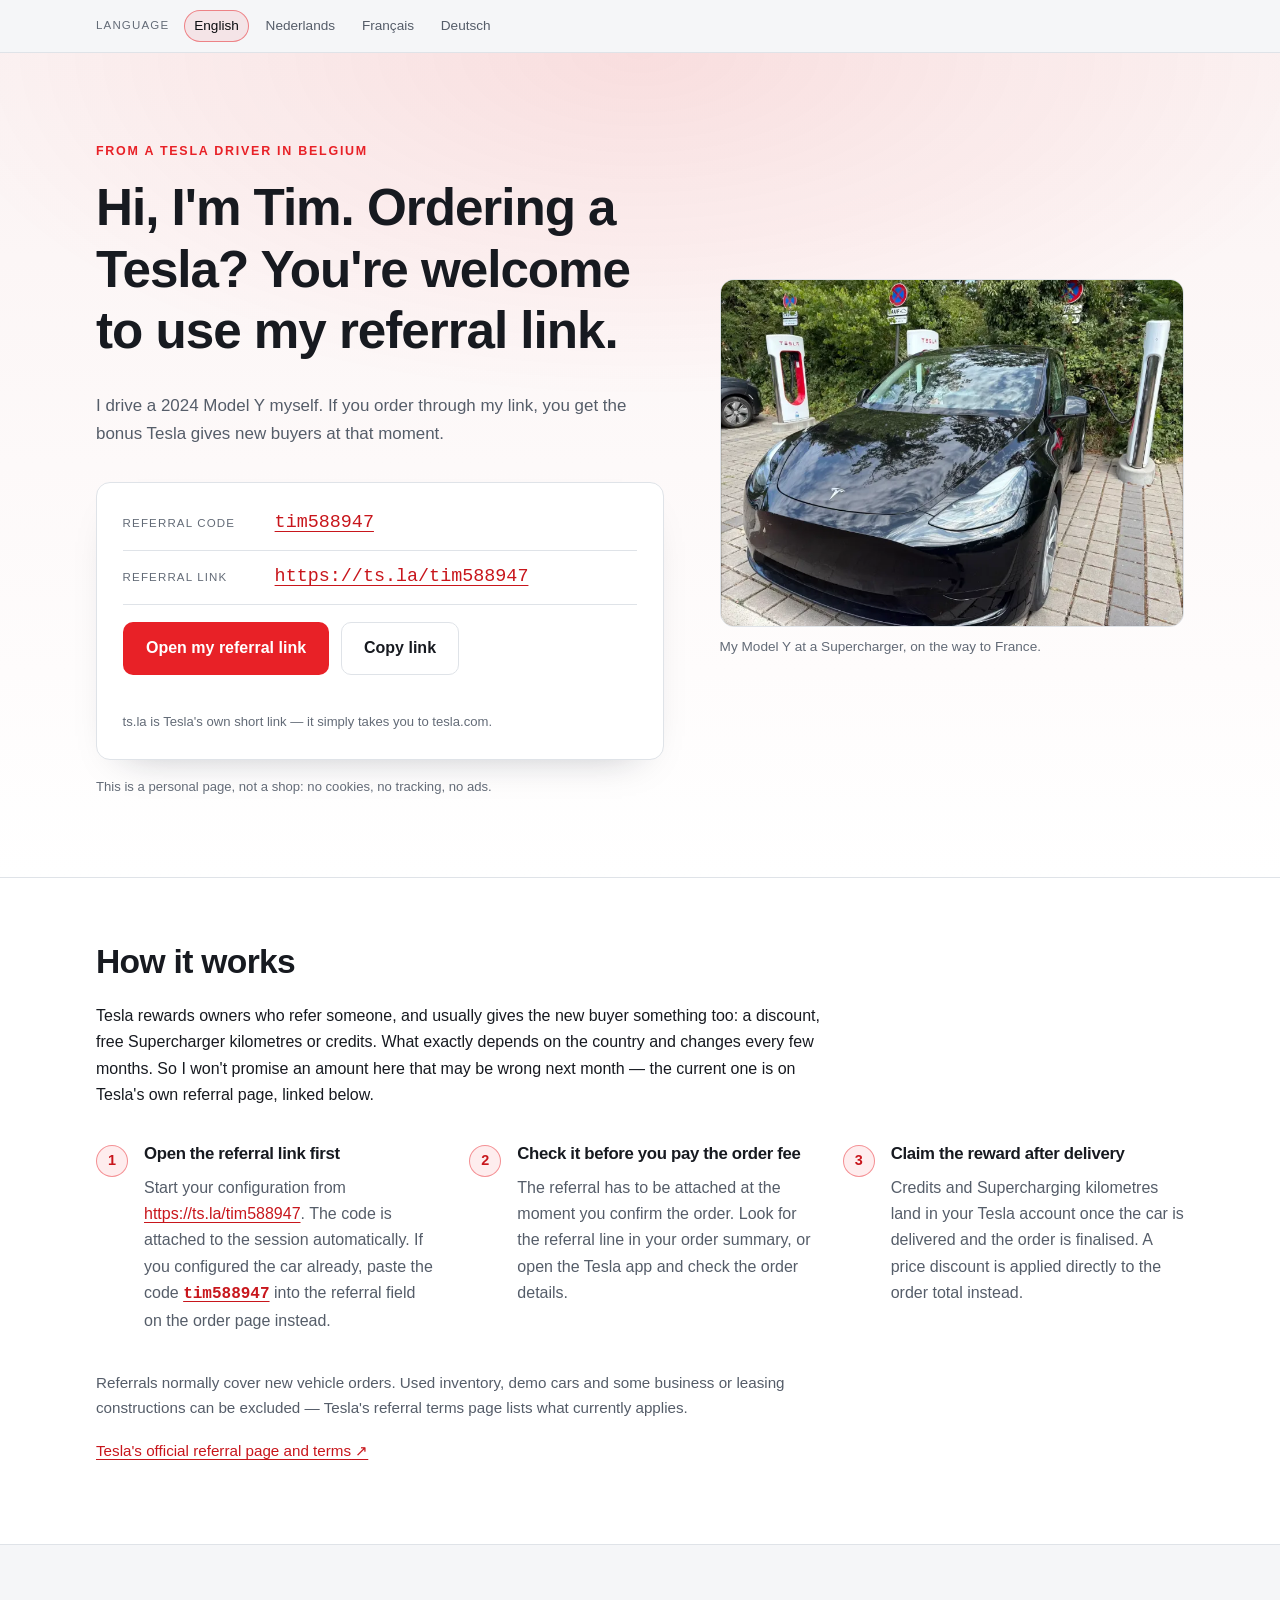
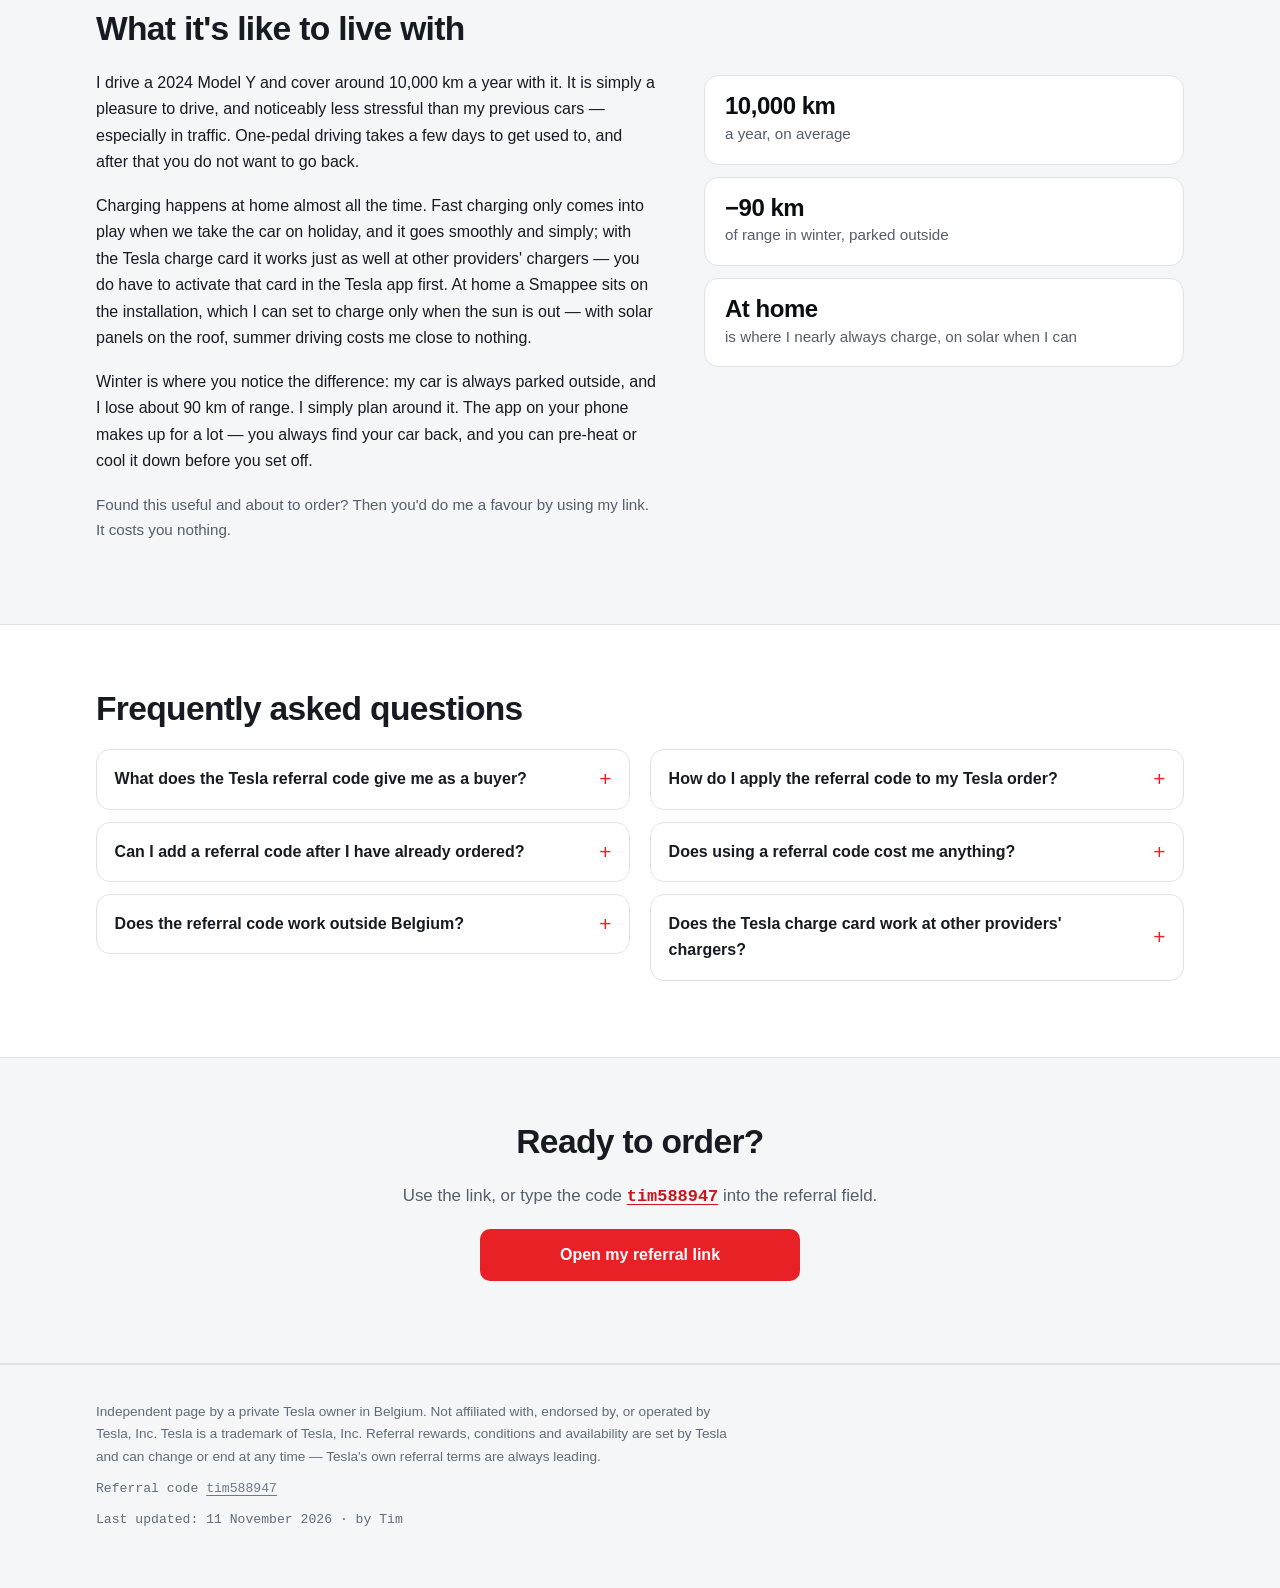
==== commit 9638d319: "Shorten the intro above the photo to the two sentences that matter Co-Authored-By: Claude Sonnet 5.5" ====
--- a/index.html
+++ b/index.html
@@ -199,7 +199,7 @@
     <div class="wrap">
       <p class="eyebrow">From a Tesla driver in Belgium</p>
       <h1>Hi, I'm Tim. Ordering a Tesla? You're welcome to use my referral link.</h1>
-      <p class="lede">I drive a 2024 Model Y myself. If you order through my link, you get the bonus Tesla gives new buyers at that moment, and Tesla gives me some credits in return. You don't pay a cent more for your car.</p>
+      <p class="lede">I drive a 2024 Model Y myself. If you order through my link, you get the bonus Tesla gives new buyers at that moment.</p>
 
       <figure class="hero-photo">
         <picture>
